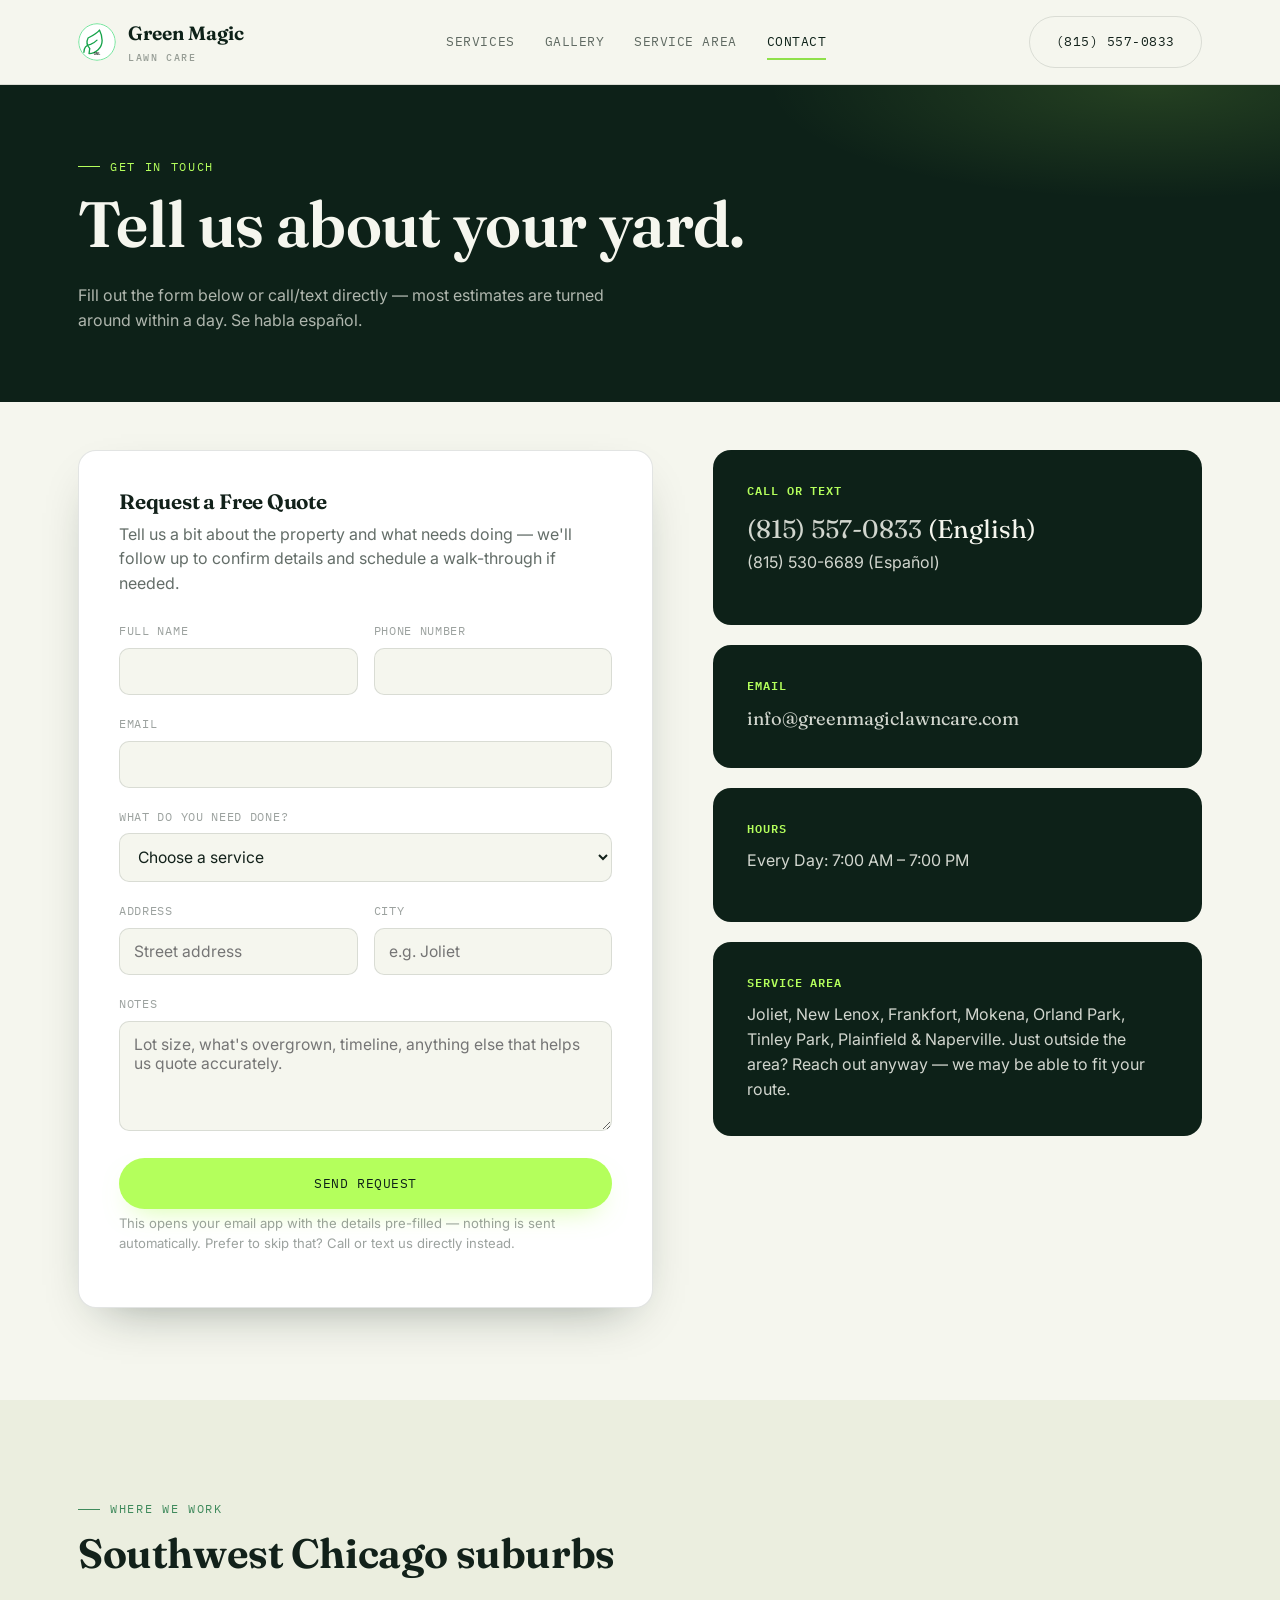
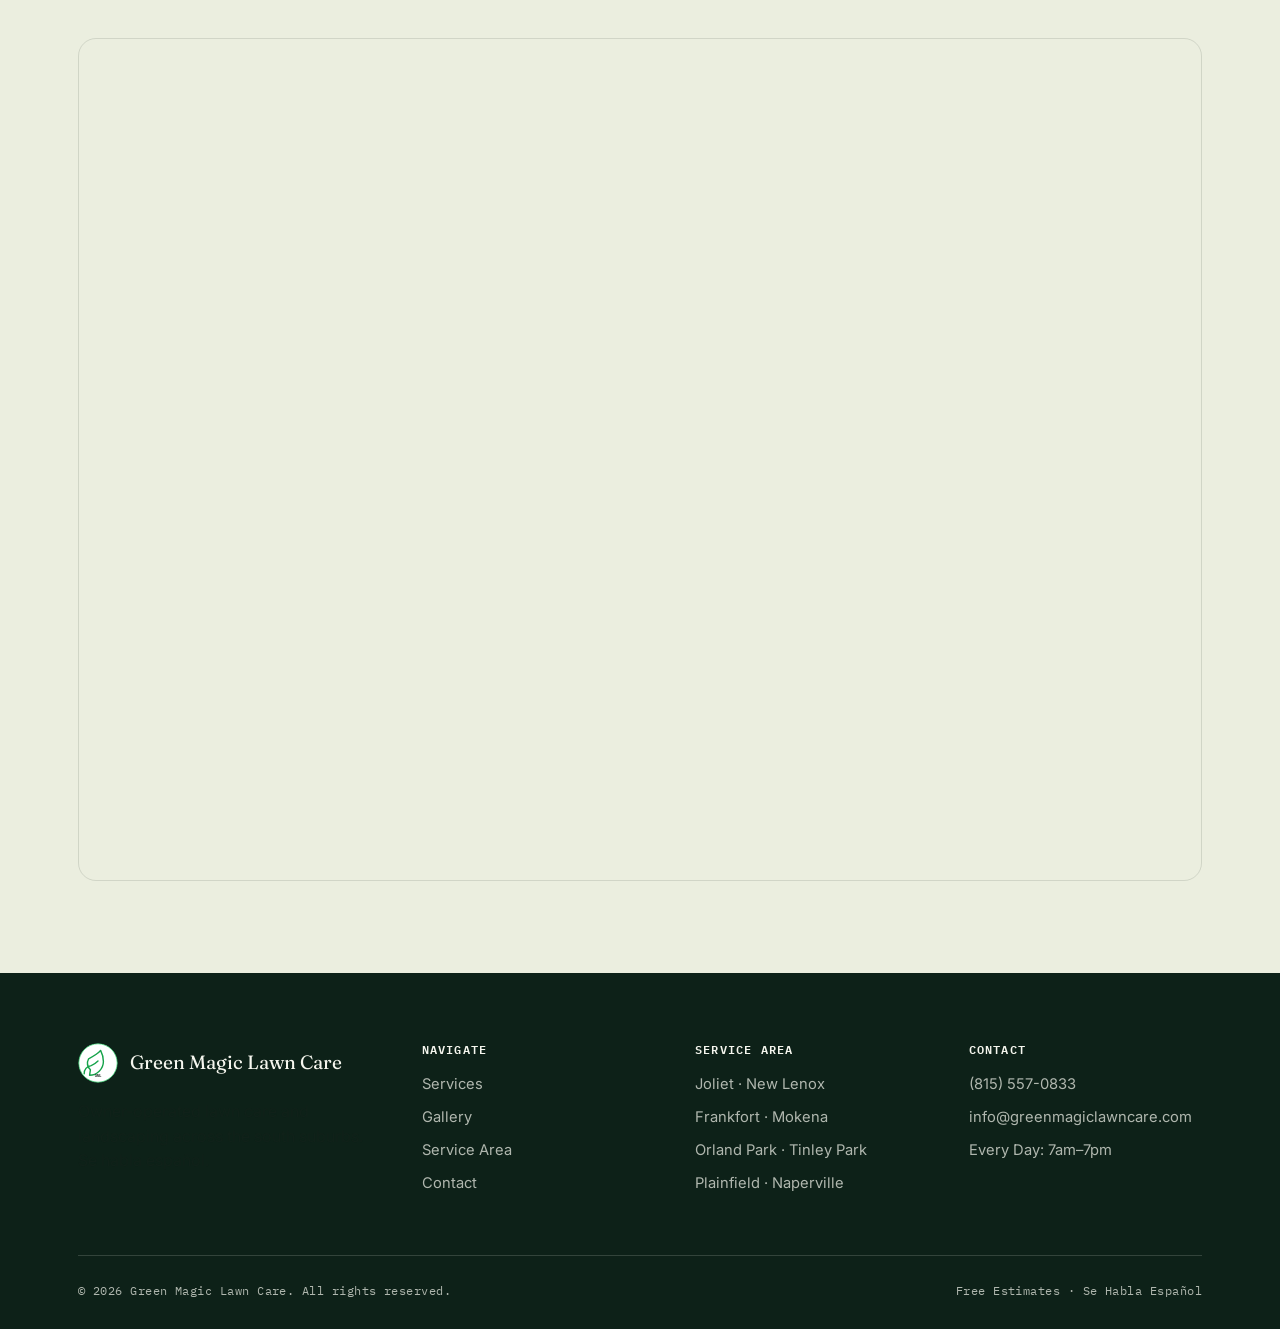
==== contact.html @ 585dcf63 "template w client info commit" ====
<!DOCTYPE html>
<html lang="en">
<head>
<meta charset="UTF-8">
<meta name="viewport" content="width=device-width, initial-scale=1.0">
<title>Contact — Green Magic Lawn Care</title>
<meta name="description" content="Request a free landscaping estimate from Green Magic Lawn Care, serving Joliet, New Lenox, Frankfort, Mokena, Orland Park, Tinley Park, Plainfield and Naperville. Se habla español.">
<link rel="icon" href="photos/logo-placeholder.svg">
<link rel="preconnect" href="https://fonts.googleapis.com">
<link href="https://fonts.googleapis.com/css2?family=Fraunces:opsz,wght@9..144,500;9..144,600;9..144,650&family=Inter:wght@400;500;600&family=IBM+Plex+Mono:wght@500;600&display=swap" rel="stylesheet">
<link rel="stylesheet" href="css/style.css">
</head>
<body>

<header class="site-header">
  <nav class="nav">
    <a href="index.html" class="brand">
      <img src="photos/logo-placeholder.svg" alt="Green Magic Lawn Care logo">
      <span>Green Magic<span class="sub">Lawn Care</span></span>
    </a>
    <div class="nav-links">
      <a href="index.html#services">Services</a>
      <a href="gallery.html">Gallery</a>
      <a href="index.html#areas">Service Area</a>
      <a href="contact.html" class="active">Contact</a>
    </div>
    <div class="nav-cta">
      <a href="tel:+18155570833" class="btn btn-outline-dark">(815) 557-0833</a>
      <button class="nav-toggle" aria-label="Toggle menu">☰</button>
    </div>
  </nav>
</header>

<section class="page-hero">
  <div class="wrap">
    <div class="eyebrow">Get In Touch</div>
    <h1>Tell us about your yard.</h1>
    <p>Fill out the form below or call/text directly — most estimates are turned around within a day. Se habla español.</p>
  </div>
</section>

<section class="section-tight">
  <div class="wrap contact-grid">

    <div class="form-card">
      <h3>Request a Free Quote</h3>
      <p style="margin-bottom:26px;">Tell us a bit about the property and what needs doing — we'll follow up to confirm details and schedule a walk-through if needed.</p>

      <form id="contact-form">
        <div class="field-row">
          <div class="field">
            <label for="name">Full Name</label>
            <input id="name" name="name" type="text" required>
          </div>
          <div class="field">
            <label for="phone">Phone Number</label>
            <input id="phone" name="phone" type="tel" required>
          </div>
        </div>

        <div class="field">
          <label for="email">Email</label>
          <input id="email" name="email" type="email" required>
        </div>

        <div class="field">
          <label for="service">What do you need done?</label>
          <select id="service" name="service" required>
            <option value="">Choose a service</option>
            <option>Lawn Care &amp; Mowing</option>
            <option>Bush &amp; Tree Trimming</option>
            <option>Yard Cleanup</option>
            <option>Mulch &amp; Bed Care</option>
            <option>Drainage / French Drain</option>
            <option>Pressure Washing</option>
            <option>Storm / Fallen Tree Cleanup</option>
            <option>Not Sure — Need Advice</option>
          </select>
        </div>

        <div class="field-row">
          <div class="field">
            <label for="address">Address</label>
            <input id="address" name="address" type="text" placeholder="Street address">
          </div>
          <div class="field">
            <label for="city">City</label>
            <input id="city" name="city" type="text" placeholder="e.g. Joliet">
          </div>
        </div>

        <div class="field">
          <label for="notes">Notes</label>
          <textarea id="notes" name="notes" placeholder="Lot size, what's overgrown, timeline, anything else that helps us quote accurately."></textarea>
        </div>

        <button type="submit" class="btn btn-primary" style="width:100%; justify-content:center; padding:16px;">Send Request</button>
        <p class="form-note">This opens your email app with the details pre-filled — nothing is sent automatically. Prefer to skip that? Call or text us directly instead.</p>
      </form>
    </div>

    <div class="contact-side">
      <div class="info-card">
        <h4>Call or Text</h4>
        <p class="big"><a href="tel:+18155570833">(815) 557-0833</a> (English)</p>
        <p><a href="tel:+18155306689">(815) 530-6689</a> (Español)</p>
      </div>
      <div class="info-card">
        <h4>Email</h4>
        <p class="big" style="font-size:1.15rem;"><a href="mailto:info@greenmagiclawncare.com">info@greenmagiclawncare.com</a></p>
      </div>
      <div class="info-card">
        <h4>Hours</h4>
        <p>Every Day: 7:00 AM – 7:00 PM</p>
      </div>
      <div class="info-card">
        <h4>Service Area</h4>
        <p style="margin:0;">Joliet, New Lenox, Frankfort, Mokena, Orland Park, Tinley Park, Plainfield &amp; Naperville. Just outside the area? Reach out anyway — we may be able to fit your route.</p>
      </div>
    </div>
  </div>
</section>

<section class="bg-dim">
  <div class="wrap">
    <div class="section-head">
      <div>
        <div class="eyebrow">Where We Work</div>
        <h2>Southwest Chicago suburbs</h2>
      </div>
    </div>
    <div class="map-frame">
      <iframe
        src="https://www.google.com/maps?q=Joliet,%20IL&output=embed"
        loading="lazy"
        referrerpolicy="no-referrer-when-downgrade"
        title="Green Magic Lawn Care service area map">
      </iframe>
    </div>
  </div>
</section>

<footer class="site-footer">
  <div class="wrap">
    <div class="footer-grid">
      <div>
        <div class="footer-brand">
          <img src="photos/logo-placeholder.svg" alt="Green Magic Lawn Care logo">
          <span>Green Magic Lawn Care</span>
        </div>
        <p>Owner-operated lawn care and landscaping across the south suburbs. Se habla español.</p>
      </div>
      <div>
        <h4>Navigate</h4>
        <ul>
          <li><a href="index.html#services">Services</a></li>
          <li><a href="gallery.html">Gallery</a></li>
          <li><a href="index.html#areas">Service Area</a></li>
          <li><a href="contact.html">Contact</a></li>
        </ul>
      </div>
      <div>
        <h4>Service Area</h4>
        <ul>
          <li>Joliet · New Lenox</li>
          <li>Frankfort · Mokena</li>
          <li>Orland Park · Tinley Park</li>
          <li>Plainfield · Naperville</li>
        </ul>
      </div>
      <div>
        <h4>Contact</h4>
        <ul>
          <li><a href="tel:+18155570833">(815) 557-0833</a></li>
          <li><a href="mailto:info@greenmagiclawncare.com">info@greenmagiclawncare.com</a></li>
          <li>Every Day: 7am–7pm</li>
        </ul>
      </div>
    </div>
    <div class="footer-bottom">
      <span>© 2026 Green Magic Lawn Care. All rights reserved.</span>
      <span>Free Estimates · Se Habla Español</span>
    </div>
  </div>
</footer>

<script src="js/main.js"></script>
</body>
</html>
---- css/style.css ----
/* ============================================================
   GREEN MAGIC LAWN CARE — design tokens
   ============================================================ */
:root {
  --forest: #16342A;
  --forest-deep: #0D2118;
  --moss: #3F8A5C;
  --sprout: #B4FF5C;
  --sprout-dim: #8FE04A;
  --clay: #8A5232;
  --paper: #F5F6EE;
  --paper-dim: #EBEEDF;
  --ink: #12211A;
  --ink-soft: rgba(18, 33, 26, 0.66);
  --ink-faint: rgba(18, 33, 26, 0.42);
  --line: rgba(18, 33, 26, 0.12);
  --line-on-dark: rgba(245, 246, 238, 0.16);

  --display: "Fraunces", "Iowan Old Style", Georgia, serif;
  --body: "Inter", -apple-system, BlinkMacSystemFont, "Segoe UI", sans-serif;
  --mono: "IBM Plex Mono", ui-monospace, SFMono-Regular, Menlo, monospace;

  --radius: 18px;
  --radius-sm: 10px;
  --container: 1180px;
  --shadow-soft: 0 20px 50px -25px rgba(13, 33, 24, 0.45);
}

* { box-sizing: border-box; }
html { scroll-behavior: smooth; }

body {
  margin: 0;
  background: var(--paper);
  color: var(--ink);
  font-family: var(--body);
  font-size: 16px;
  line-height: 1.55;
  -webkit-font-smoothing: antialiased;
}

img { max-width: 100%; display: block; }
a { color: inherit; text-decoration: none; }

.wrap {
  max-width: var(--container);
  margin: 0 auto;
  padding: 0 28px;
}

h1, h2, h3, h4 {
  font-family: var(--display);
  font-weight: 650;
  line-height: 1.05;
  margin: 0 0 0.4em;
  letter-spacing: -0.01em;
}

h1 { font-size: clamp(2.6rem, 5vw, 4.4rem); font-weight: 620; }
h2 { font-size: clamp(1.9rem, 3.2vw, 2.7rem); }
h3 { font-size: 1.3rem; }

p { margin: 0 0 1em; color: var(--ink-soft); }

.eyebrow {
  font-family: var(--mono);
  font-size: 0.74rem;
  letter-spacing: 0.14em;
  text-transform: uppercase;
  color: var(--moss);
  display: inline-flex;
  align-items: center;
  gap: 10px;
  margin-bottom: 14px;
}
.eyebrow::before {
  content: "";
  width: 22px;
  height: 1px;
  background: var(--moss);
}

:focus-visible {
  outline: 3px solid var(--sprout);
  outline-offset: 3px;
}

@media (prefers-reduced-motion: reduce) {
  * { animation-duration: 0.01ms !important; animation-iteration-count: 1 !important; transition-duration: 0.01ms !important; scroll-behavior: auto !important; }
}

/* ============================================================
   BUTTONS
   ============================================================ */
.btn {
  display: inline-flex;
  align-items: center;
  gap: 10px;
  font-family: var(--mono);
  font-size: 0.82rem;
  letter-spacing: 0.04em;
  text-transform: uppercase;
  padding: 15px 26px;
  border-radius: 100px;
  border: 1px solid transparent;
  cursor: pointer;
  transition: transform 0.2s ease, box-shadow 0.2s ease, background 0.2s ease;
  white-space: nowrap;
}
.btn:hover { transform: translateY(-2px); }

.btn-primary {
  background: var(--sprout);
  color: var(--forest-deep);
  box-shadow: 0 12px 28px -14px rgba(180, 255, 92, 0.7);
}
.btn-primary:hover { background: #c4ff7a; }

.btn-ghost {
  background: transparent;
  border-color: var(--line-on-dark);
  color: inherit;
}
.btn-ghost:hover { border-color: var(--sprout); color: var(--sprout); }

.btn-outline-dark {
  background: transparent;
  border-color: var(--line);
  color: var(--ink);
}
.btn-outline-dark:hover { border-color: var(--forest); background: var(--forest); color: var(--paper); }

/* ============================================================
   NAV
   ============================================================ */
.site-header {
  position: sticky;
  top: 0;
  z-index: 50;
  background: rgba(245, 246, 238, 0.86);
  backdrop-filter: blur(10px);
  border-bottom: 1px solid var(--line);
}
.nav {
  display: flex;
  align-items: center;
  justify-content: space-between;
  padding: 16px 28px;
  max-width: var(--container);
  margin: 0 auto;
}
.brand {
  display: flex;
  align-items: center;
  gap: 12px;
  font-family: var(--display);
  font-size: 1.2rem;
  font-weight: 650;
  color: var(--forest-deep);
}
.brand img { width: 38px; height: 38px; border-radius: 50%; }
.brand .sub {
  display: block;
  font-family: var(--mono);
  font-size: 0.62rem;
  letter-spacing: 0.16em;
  text-transform: uppercase;
  color: var(--ink-faint);
  font-weight: 500;
  margin-top: 2px;
}
.nav-links {
  display: flex;
  align-items: center;
  gap: 30px;
  font-family: var(--mono);
  font-size: 0.82rem;
  text-transform: uppercase;
  letter-spacing: 0.04em;
}
.nav-links a { color: var(--ink-soft); position: relative; padding: 4px 0; }
.nav-links a:hover, .nav-links a.active { color: var(--forest-deep); }
.nav-links a.active::after {
  content: "";
  position: absolute;
  left: 0; right: 0; bottom: -4px;
  height: 2px;
  background: var(--sprout-dim);
}
.nav-cta { display: flex; align-items: center; gap: 16px; }
.nav-phone { display: none; }
.nav-toggle { display: none; }

@media (max-width: 860px) {
  .nav-links { display: none; }
  .nav-toggle {
    display: inline-flex; align-items: center; justify-content: center;
    width: 42px; height: 42px; border-radius: 50%; border: 1px solid var(--line);
    background: none; cursor: pointer;
  }
  .nav-links.open {
    display: flex; flex-direction: column; align-items: flex-start; gap: 18px;
    position: absolute; top: 68px; left: 0; right: 0;
    background: var(--paper); padding: 24px 28px 30px; border-bottom: 1px solid var(--line);
  }
}

/* ============================================================
   HERO
   ============================================================ */
.hero {
  background: var(--forest-deep);
  color: var(--paper);
  position: relative;
  overflow: hidden;
  padding: 70px 0 0;
}
.hero::before {
  content: "";
  position: absolute; inset: 0;
  background:
    radial-gradient(60% 50% at 85% 10%, rgba(180,255,92,0.14), transparent 60%),
    radial-gradient(50% 40% at 5% 90%, rgba(63,138,92,0.35), transparent 60%);
  pointer-events: none;
}
.hero-grid {
  position: relative;
  display: grid;
  grid-template-columns: 1.05fr 0.95fr;
  gap: 56px;
  align-items: center;
  padding-bottom: 60px;
}
.hero-copy p.lede {
  color: rgba(245,246,238,0.72);
  font-size: 1.08rem;
  max-width: 46ch;
}
.hero h1 { color: var(--paper); }
.hero h1 em {
  font-style: normal;
  color: var(--sprout);
}
.hero-actions { display: flex; gap: 14px; flex-wrap: wrap; margin: 30px 0 40px; }

.hero-stats {
  display: flex;
  gap: 34px;
  flex-wrap: wrap;
  border-top: 1px solid var(--line-on-dark);
  padding-top: 22px;
}
.hero-stats .stat b {
  display: block;
  font-family: var(--display);
  font-size: 1.9rem;
  color: var(--sprout);
}
.hero-stats .stat span {
  font-family: var(--mono);
  font-size: 0.68rem;
  letter-spacing: 0.1em;
  text-transform: uppercase;
  color: rgba(245,246,238,0.6);
}

/* ---- before/after slider (signature element) ---- */
.ba-slider {
  position: relative;
  aspect-ratio: 4 / 3;
  border-radius: var(--radius);
  overflow: hidden;
  box-shadow: var(--shadow-soft);
  user-select: none;
  touch-action: pan-y;
}
.ba-slider .ba-img {
  position: absolute; inset: 0; width: 100%; height: 100%;
  object-fit: cover;
}
.ba-slider .ba-before-wrap {
  position: absolute; inset: 0; width: 50%; overflow: hidden;
}
.ba-slider .ba-before-wrap img { width: var(--ba-img-w, 100%); max-width: none; height: 100%; object-fit: cover; }
.ba-tag {
  position: absolute; top: 16px; z-index: 3;
  font-family: var(--mono); font-size: 0.66rem; letter-spacing: 0.1em; text-transform: uppercase;
  padding: 6px 12px; border-radius: 100px; background: rgba(13,33,24,0.65); color: var(--paper);
  backdrop-filter: blur(4px);
}
.ba-tag.after { right: 16px; }
.ba-tag.before { left: 16px; }
.ba-handle {
  position: absolute; top: 0; bottom: 0; left: 50%;
  width: 2px; background: var(--sprout);
  transform: translateX(-1px);
  z-index: 4; pointer-events: none;
}
.ba-handle::after {
  content: "⇔";
  position: absolute; top: 50%; left: 50%;
  transform: translate(-50%, -50%);
  width: 44px; height: 44px; border-radius: 50%;
  background: var(--sprout); color: var(--forest-deep);
  display: flex; align-items: center; justify-content: center;
  font-size: 1.1rem; box-shadow: 0 8px 18px -6px rgba(0,0,0,0.5);
}
.ba-range {
  position: absolute; inset: 0; width: 100%; height: 100%;
  margin: 0; opacity: 0; cursor: ew-resize; z-index: 5;
  -webkit-appearance: none; appearance: none;
}
.ba-caption {
  position: absolute; left: 16px; bottom: 16px; z-index: 3;
  font-family: var(--mono); font-size: 0.72rem; letter-spacing: 0.04em;
  color: var(--paper); background: rgba(13,33,24,0.55); padding: 6px 12px; border-radius: 100px;
  backdrop-filter: blur(4px);
}

/* ---- service area ticker ---- */
.ticker {
  background: var(--sprout);
  color: var(--forest-deep);
  overflow: hidden;
  border-top: 1px solid var(--forest-deep);
  border-bottom: 1px solid var(--forest-deep);
}
.ticker-track {
  display: flex;
  width: max-content;
  animation: ticker 32s linear infinite;
}
.ticker-track span {
  font-family: var(--mono);
  font-size: 0.85rem;
  letter-spacing: 0.08em;
  text-transform: uppercase;
  padding: 12px 26px;
  white-space: nowrap;
  border-right: 1px solid rgba(13,33,24,0.25);
}
@keyframes ticker {
  from { transform: translateX(0); }
  to { transform: translateX(-50%); }
}

/* ============================================================
   SECTIONS
   ============================================================ */
section { padding: 92px 0; }
.section-head {
  display: flex;
  justify-content: space-between;
  align-items: flex-end;
  gap: 30px;
  margin-bottom: 46px;
}
.section-head p { max-width: 46ch; margin: 0; }
.section-tight { padding-top: 48px; }

.bg-forest { background: var(--forest-deep); color: var(--paper); }
.bg-forest p { color: rgba(245,246,238,0.68); }
.bg-forest .eyebrow { color: var(--sprout); }
.bg-forest .eyebrow::before { background: var(--sprout); }
.bg-dim { background: var(--paper-dim); }

/* services */
.services-grid {
  display: grid;
  grid-template-columns: repeat(3, 1fr);
  gap: 1px;
  background: var(--line);
  border: 1px solid var(--line);
  border-radius: var(--radius);
  overflow: hidden;
}
.service-card {
  background: var(--paper);
  padding: 34px 30px;
  transition: background 0.25s ease;
  position: relative;
}
.service-card:hover { background: #fff; }
.service-card .num {
  font-family: var(--mono);
  font-size: 0.72rem;
  color: var(--moss);
  letter-spacing: 0.08em;
  margin-bottom: 18px;
  display: block;
}
.service-card h3 { margin-bottom: 10px; }
.service-card ul {
  list-style: none; padding: 0; margin: 16px 0 0;
  font-size: 0.9rem; color: var(--ink-soft);
}
.service-card li { padding: 6px 0; border-top: 1px dashed var(--line); }
.service-card li:first-child { border-top: none; }

@media (max-width: 900px) {
  .services-grid { grid-template-columns: 1fr; }
}

/* about split */
.about-grid {
  display: grid;
  grid-template-columns: 0.9fr 1.1fr;
  gap: 60px;
  align-items: center;
}
.about-media { position: relative; }
.about-media img {
  border-radius: var(--radius);
  aspect-ratio: 4/5;
  object-fit: cover;
}
.about-badge {
  position: absolute; left: -24px; bottom: -24px;
  background: var(--forest-deep); color: var(--sprout);
  border-radius: 50%; width: 130px; height: 130px;
  display: flex; align-items: center; justify-content: center;
  text-align: center; font-family: var(--mono); font-size: 0.72rem;
  letter-spacing: 0.05em; line-height: 1.35; padding: 10px;
  box-shadow: var(--shadow-soft);
}
.about-badge b { display: block; font-family: var(--display); font-size: 1.7rem; color: var(--paper); }
.lang-note {
  display: inline-flex; align-items: center; gap: 8px;
  font-family: var(--mono); font-size: 0.78rem; letter-spacing: 0.04em;
  color: var(--forest); background: rgba(63,138,92,0.12);
  padding: 8px 14px; border-radius: 100px; margin-top: 6px;
}

@media (max-width: 900px) {
  .about-grid { grid-template-columns: 1fr; }
  .about-badge { position: static; margin-top: -60px; margin-left: 20px; }
}

/* gallery preview grid */
.gallery-grid {
  display: grid;
  grid-template-columns: repeat(4, 1fr);
  grid-auto-rows: 200px;
  gap: 12px;
}
.gallery-grid a {
  position: relative;
  border-radius: var(--radius-sm);
  overflow: hidden;
  display: block;
}
.gallery-grid img {
  width: 100%; height: 100%; object-fit: cover;
  transition: transform 0.5s ease;
}
.gallery-grid a:hover img { transform: scale(1.06); }
.gallery-grid a::after {
  content: "";
  position: absolute; inset: 0;
  background: linear-gradient(0deg, rgba(13,33,24,0.55), transparent 45%);
  opacity: 0; transition: opacity 0.25s ease;
}
.gallery-grid a:hover::after { opacity: 1; }
.gallery-grid a span {
  position: absolute; left: 12px; bottom: 10px; z-index: 2;
  color: #fff; font-family: var(--mono); font-size: 0.72rem;
  letter-spacing: 0.04em; opacity: 0; transform: translateY(6px);
  transition: all 0.25s ease;
}
.gallery-grid a:hover span { opacity: 1; transform: translateY(0); }
.gallery-grid .tall { grid-row: span 2; }
.gallery-grid .wide { grid-column: span 2; }

@media (max-width: 900px) {
  .gallery-grid { grid-template-columns: repeat(2, 1fr); grid-auto-rows: 160px; }
  .gallery-grid .wide { grid-column: span 2; }
}

/* areas list */
.areas-list {
  display: grid;
  grid-template-columns: repeat(4, 1fr);
  gap: 14px 24px;
  margin-top: 30px;
}
.areas-list div {
  font-family: var(--display);
  font-size: 1.15rem;
  padding: 14px 0;
  border-top: 1px solid var(--line-on-dark);
  display: flex; align-items: center; gap: 10px;
}
.areas-list div::before { content: "—"; color: var(--sprout); }
@media (max-width: 700px) { .areas-list { grid-template-columns: repeat(2, 1fr); } }

/* video */
.video-frame {
  border-radius: var(--radius);
  overflow: hidden;
  box-shadow: var(--shadow-soft);
  position: relative;
  aspect-ratio: 16/9;
  background: var(--forest-deep);
}
.video-frame video { width: 100%; height: 100%; object-fit: cover; }

/* CTA band */
.cta-band {
  background: var(--sprout);
  color: var(--forest-deep);
  border-radius: var(--radius);
  padding: 56px;
  display: flex;
  justify-content: space-between;
  align-items: center;
  gap: 30px;
  flex-wrap: wrap;
}
.cta-band h2 { margin-bottom: 6px; }
.cta-band p { color: rgba(13,33,24,0.7); margin: 0; }

/* footer */
.site-footer {
  background: var(--forest-deep);
  color: rgba(245,246,238,0.7);
  padding: 70px 0 30px;
}
.footer-grid {
  display: grid;
  grid-template-columns: 1.3fr 1fr 1fr 1fr;
  gap: 40px;
  padding-bottom: 50px;
  border-bottom: 1px solid var(--line-on-dark);
}
.footer-grid h4 {
  color: var(--paper); font-family: var(--mono); font-size: 0.75rem;
  letter-spacing: 0.1em; text-transform: uppercase; margin-bottom: 18px; font-weight: 600;
}
.footer-grid ul { list-style: none; padding: 0; margin: 0; }
.footer-grid li { margin-bottom: 10px; font-size: 0.92rem; }
.footer-grid a:hover { color: var(--sprout); }
.footer-brand { display: flex; align-items: center; gap: 12px; margin-bottom: 16px; }
.footer-brand img { width: 40px; height: 40px; border-radius: 50%; }
.footer-brand span { font-family: var(--display); font-size: 1.2rem; color: var(--paper); }
.footer-bottom {
  display: flex; justify-content: space-between; flex-wrap: wrap; gap: 10px;
  padding-top: 26px; font-family: var(--mono); font-size: 0.72rem; letter-spacing: 0.04em;
}

@media (max-width: 900px) {
  .footer-grid { grid-template-columns: 1fr 1fr; }
}

/* ============================================================
   PAGE HERO (interior pages)
   ============================================================ */
.page-hero {
  background: var(--forest-deep);
  color: var(--paper);
  padding: 64px 0 54px;
  position: relative;
  overflow: hidden;
}
.page-hero::before {
  content: "";
  position: absolute; inset: 0;
  background: radial-gradient(50% 60% at 90% 0%, rgba(180,255,92,0.14), transparent 60%);
}
.page-hero .eyebrow { color: var(--sprout); }
.page-hero .eyebrow::before { background: var(--sprout); }
.page-hero h1 { color: var(--paper); max-width: 20ch; }
.page-hero p { color: rgba(245,246,238,0.7); max-width: 55ch; }

/* ============================================================
   GALLERY PAGE
   ============================================================ */
.filter-bar {
  display: flex; flex-wrap: wrap; gap: 10px;
  margin-bottom: 40px;
}
.filter-bar button {
  font-family: var(--mono); font-size: 0.76rem; letter-spacing: 0.05em; text-transform: uppercase;
  padding: 10px 18px; border-radius: 100px; border: 1px solid var(--line);
  background: transparent; cursor: pointer; color: var(--ink-soft);
  transition: all 0.2s ease;
}
.filter-bar button.active, .filter-bar button:hover {
  background: var(--forest-deep); color: var(--sprout); border-color: var(--forest-deep);
}

.ba-grid {
  display: grid;
  grid-template-columns: repeat(2, 1fr);
  gap: 26px;
  margin-bottom: 20px;
}
.ba-card figcaption {
  margin-top: 12px;
  display: flex; justify-content: space-between; align-items: baseline;
  font-family: var(--mono); font-size: 0.76rem; color: var(--ink-faint);
}
.ba-card figcaption b { font-family: var(--body); font-size: 0.95rem; color: var(--ink); font-weight: 600; }

@media (max-width: 800px) { .ba-grid { grid-template-columns: 1fr; } }

.mosaic {
  columns: 4 240px;
  column-gap: 14px;
}
.mosaic figure {
  break-inside: avoid;
  margin: 0 0 14px;
  border-radius: var(--radius-sm);
  overflow: hidden;
  cursor: zoom-in;
  position: relative;
}
.mosaic figure img { width: 100%; display: block; transition: transform .4s ease; }
.mosaic figure:hover img { transform: scale(1.04); }
.mosaic figcaption {
  position: absolute; left: 10px; bottom: 10px; z-index: 2;
  font-family: var(--mono); font-size: 0.68rem; color: #fff;
  background: rgba(13,33,24,0.6); padding: 5px 10px; border-radius: 100px;
  opacity: 0; transition: opacity .2s ease;
}
.mosaic figure:hover figcaption { opacity: 1; }

/* lightbox */
.lightbox {
  position: fixed; inset: 0; z-index: 200;
  background: rgba(13,33,24,0.92);
  display: none; align-items: center; justify-content: center;
  padding: 40px;
}
.lightbox.open { display: flex; }
.lightbox img { max-width: 90vw; max-height: 82vh; border-radius: 10px; box-shadow: 0 30px 80px rgba(0,0,0,0.5); }
.lightbox .lb-close {
  position: absolute; top: 26px; right: 30px;
  width: 44px; height: 44px; border-radius: 50%;
  background: var(--sprout); color: var(--forest-deep);
  display: flex; align-items: center; justify-content: center;
  font-size: 1.2rem; border: none; cursor: pointer;
}
.lightbox .lb-cap {
  position: absolute; bottom: 28px; left: 50%; transform: translateX(-50%);
  font-family: var(--mono); font-size: 0.8rem; color: var(--paper);
}

/* ============================================================
   CONTACT PAGE
   ============================================================ */
.contact-grid {
  display: grid;
  grid-template-columns: 1fr 0.85fr;
  gap: 60px;
  align-items: start;
}
.form-card {
  background: #fff;
  border: 1px solid var(--line);
  border-radius: var(--radius);
  padding: 40px;
  box-shadow: var(--shadow-soft);
}
.field { margin-bottom: 20px; }
.field label {
  display: block; font-family: var(--mono); font-size: 0.72rem;
  letter-spacing: 0.06em; text-transform: uppercase; color: var(--ink-faint);
  margin-bottom: 8px;
}
.field input, .field select, .field textarea {
  width: 100%; padding: 13px 14px; border-radius: var(--radius-sm);
  border: 1px solid var(--line); background: var(--paper);
  font-family: var(--body); font-size: 0.98rem; color: var(--ink);
}
.field input:focus, .field select:focus, .field textarea:focus {
  outline: none; border-color: var(--moss); background: #fff;
}
.field-row { display: grid; grid-template-columns: 1fr 1fr; gap: 16px; }
.field textarea { resize: vertical; min-height: 110px; }
.form-note { font-size: 0.82rem; color: var(--ink-faint); margin-top: 4px; }

.contact-side .info-card {
  background: var(--forest-deep); color: var(--paper);
  border-radius: var(--radius); padding: 34px; margin-bottom: 20px;
}
.contact-side .info-card h4 {
  font-family: var(--mono); font-size: 0.72rem; letter-spacing: 0.08em; text-transform: uppercase;
  color: var(--sprout); margin-bottom: 14px; font-weight: 600;
}
.contact-side .info-card p, .contact-side .info-card a { color: rgba(245,246,238,0.85); }
.contact-side .info-card .big { font-family: var(--display); font-size: 1.6rem; color: var(--paper); margin: 0; }

.map-frame {
  border-radius: var(--radius); overflow: hidden; border: 1px solid var(--line);
  aspect-ratio: 4/3;
}
.map-frame iframe { width: 100%; height: 100%; border: 0; }

@media (max-width: 900px) {
  .contact-grid { grid-template-columns: 1fr; }
  .field-row { grid-template-columns: 1fr; }
}

/* misc */
.divider-note {
  font-family: var(--mono); font-size: 0.78rem; color: var(--ink-faint);
  text-align: center; margin-top: 10px;
}
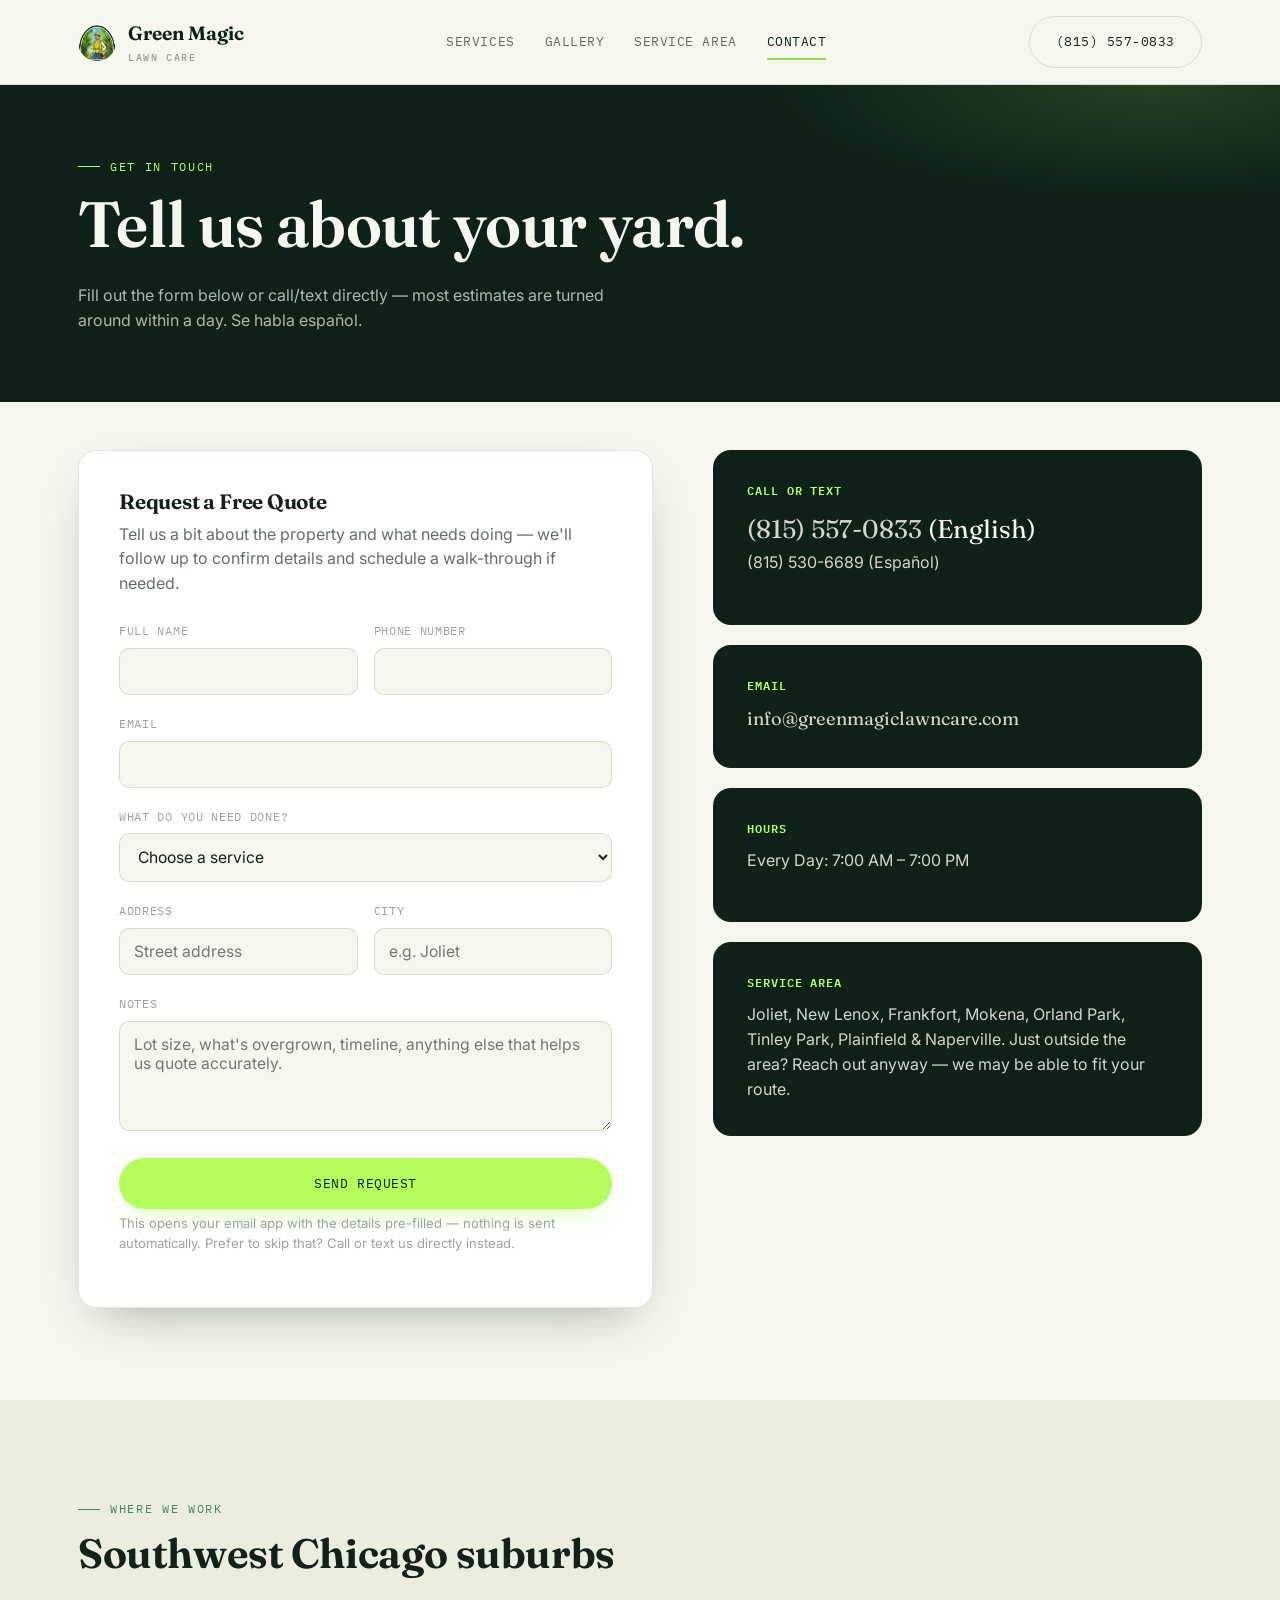
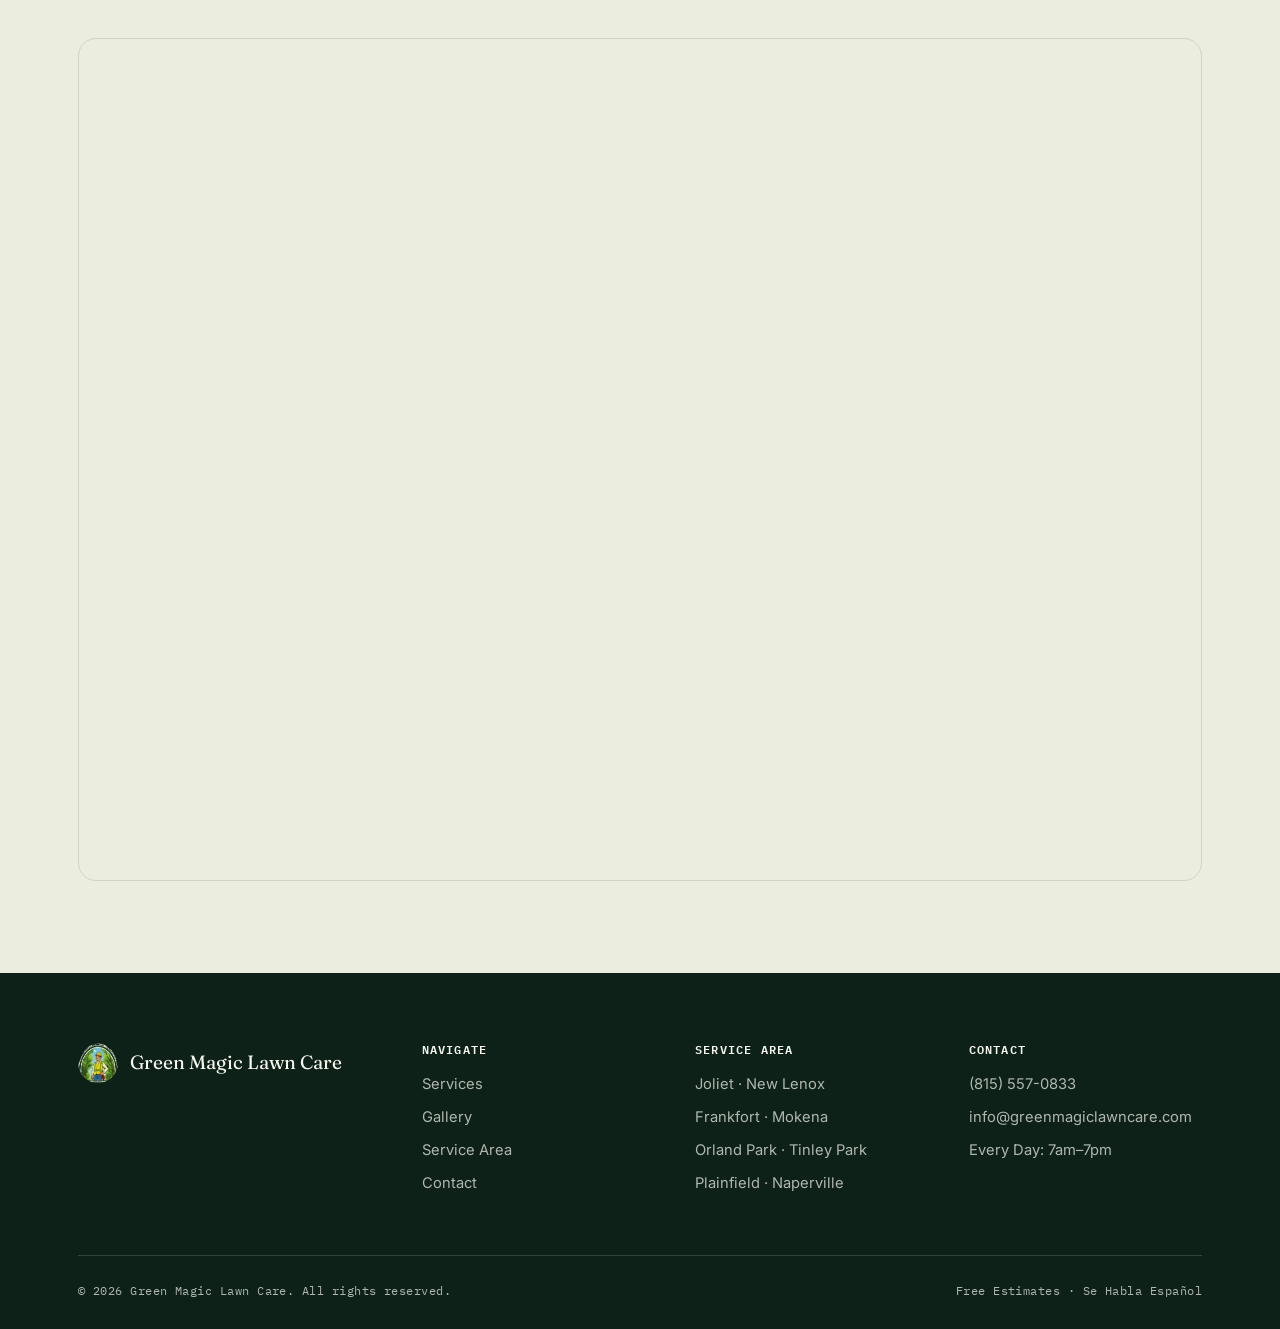
==== commit 80e6423f: "hero redesign." ====
--- a/contact.html
+++ b/contact.html
@@ -5,7 +5,7 @@
 <meta name="viewport" content="width=device-width, initial-scale=1.0">
 <title>Contact — Green Magic Lawn Care</title>
 <meta name="description" content="Request a free landscaping estimate from Green Magic Lawn Care, serving Joliet, New Lenox, Frankfort, Mokena, Orland Park, Tinley Park, Plainfield and Naperville. Se habla español.">
-<link rel="icon" href="photos/logo-placeholder.svg">
+<link rel="icon" href="photos/green_magic_lawn_care_logo_transparent.png">
 <link rel="preconnect" href="https://fonts.googleapis.com">
 <link href="https://fonts.googleapis.com/css2?family=Fraunces:opsz,wght@9..144,500;9..144,600;9..144,650&family=Inter:wght@400;500;600&family=IBM+Plex+Mono:wght@500;600&display=swap" rel="stylesheet">
 <link rel="stylesheet" href="css/style.css">
@@ -15,7 +15,7 @@
 <header class="site-header">
   <nav class="nav">
     <a href="index.html" class="brand">
-      <img src="photos/logo-placeholder.svg" alt="Green Magic Lawn Care logo">
+      <img src="photos/green_magic_lawn_care_logo_transparent.png" alt="Green Magic Lawn Care logo">
       <span>Green Magic<span class="sub">Lawn Care</span></span>
     </a>
     <div class="nav-links">
@@ -145,7 +145,7 @@
     <div class="footer-grid">
       <div>
         <div class="footer-brand">
-          <img src="photos/logo-placeholder.svg" alt="Green Magic Lawn Care logo">
+          <img src="photos/green_magic_lawn_care_logo_transparent.png" alt="Green Magic Lawn Care logo">
           <span>Green Magic Lawn Care</span>
         </div>
         <p>Owner-operated lawn care and landscaping across the south suburbs. Se habla español.</p>
--- a/css/style.css
+++ b/css/style.css
@@ -209,7 +209,9 @@
    HERO
    ============================================================ */
 .hero {
-  background: var(--forest-deep);
+  background: linear-gradient(135deg, rgba(13,33,24,0.88) 0%, rgba(13,33,24,0.75) 100%), url('../photos/bigdrainafter.jpg');
+  background-size: cover;
+  background-position: center;
   color: var(--paper);
   position: relative;
   overflow: hidden;
@@ -218,9 +220,7 @@
 .hero::before {
   content: "";
   position: absolute; inset: 0;
-  background:
-    radial-gradient(60% 50% at 85% 10%, rgba(180,255,92,0.14), transparent 60%),
-    radial-gradient(50% 40% at 5% 90%, rgba(63,138,92,0.35), transparent 60%);
+  background: none;
   pointer-events: none;
 }
 .hero-grid {
@@ -236,6 +236,12 @@
   font-size: 1.08rem;
   max-width: 46ch;
 }
+.hero-copy p.hero-tagline {
+  color: rgba(245,246,238,0.72);
+  font-size: 1rem;
+  max-width: 50ch;
+  margin: 20px 0 30px;
+}
 .hero h1 { color: var(--paper); }
 .hero h1 em {
   font-style: normal;
@@ -247,8 +253,7 @@
   display: flex;
   gap: 34px;
   flex-wrap: wrap;
-  border-top: 1px solid var(--line-on-dark);
-  padding-top: 22px;
+  margin-top: 40px;
 }
 .hero-stats .stat b {
   display: block;
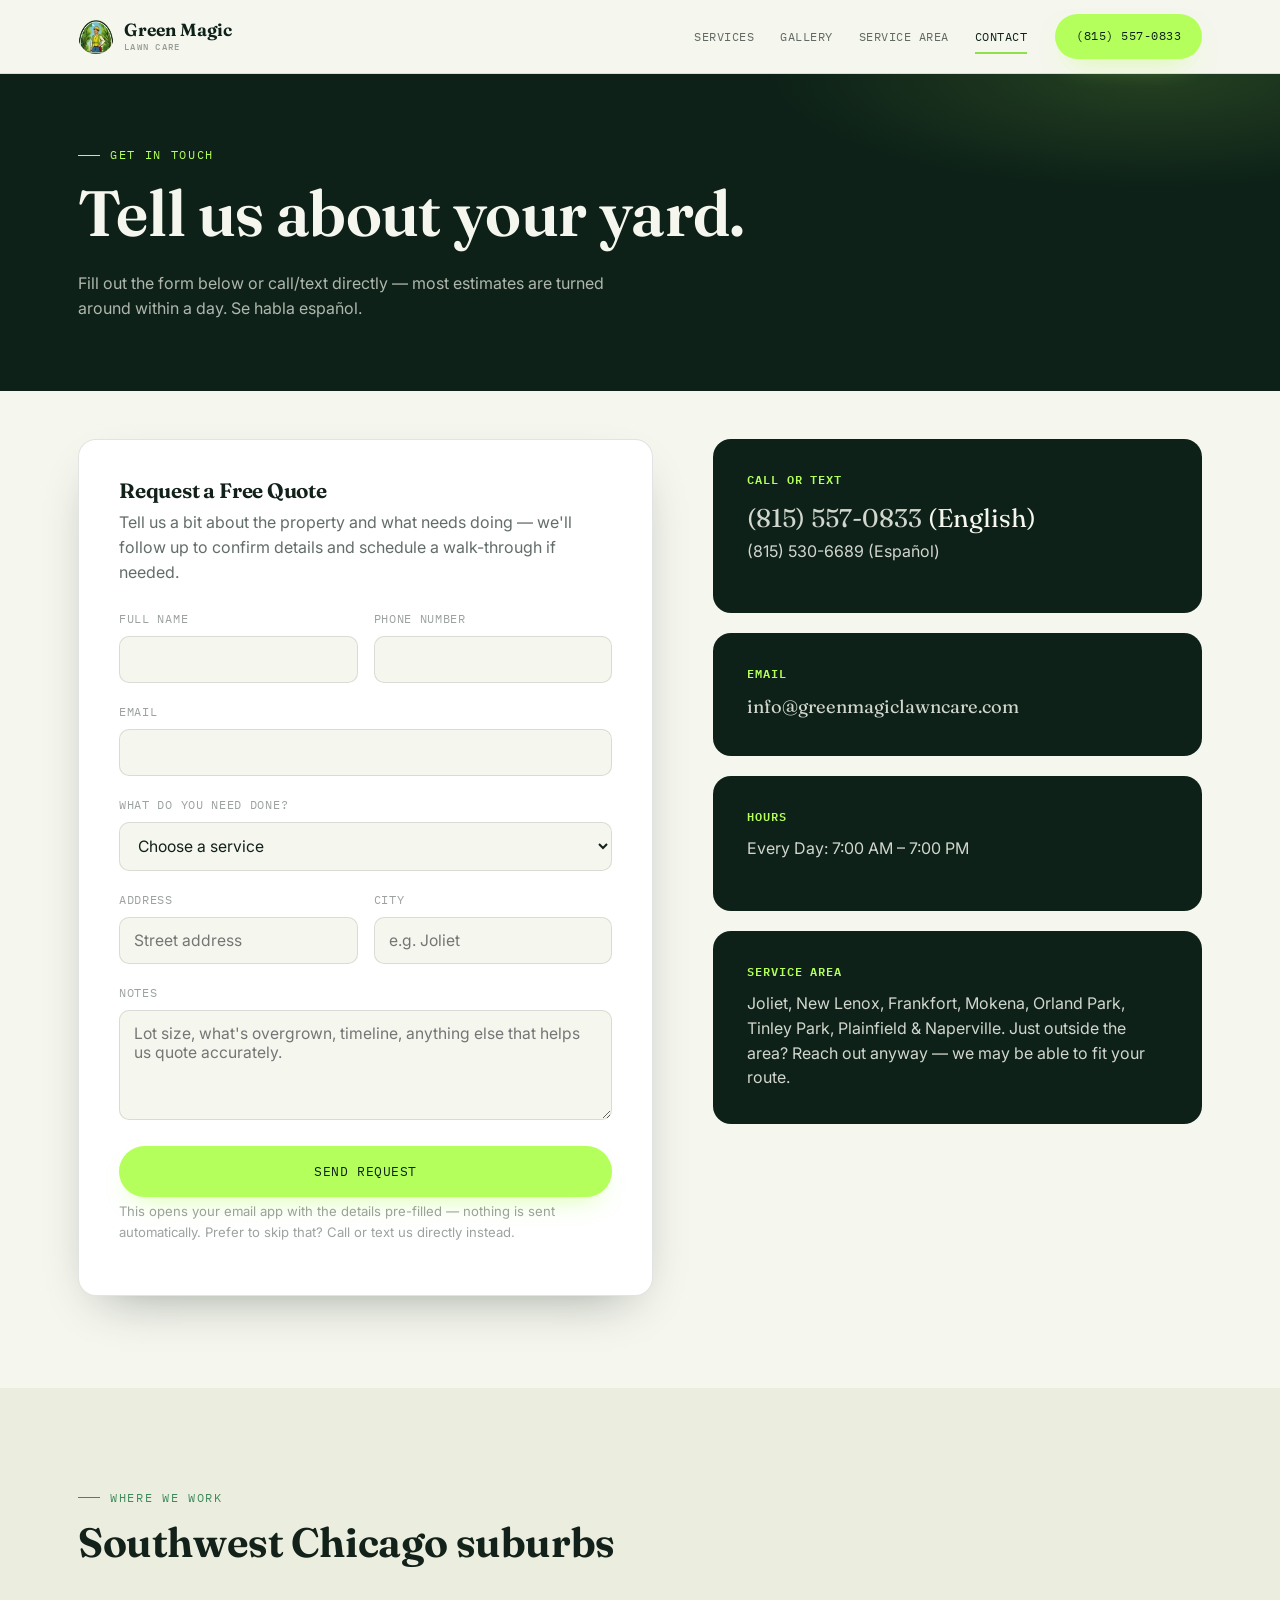
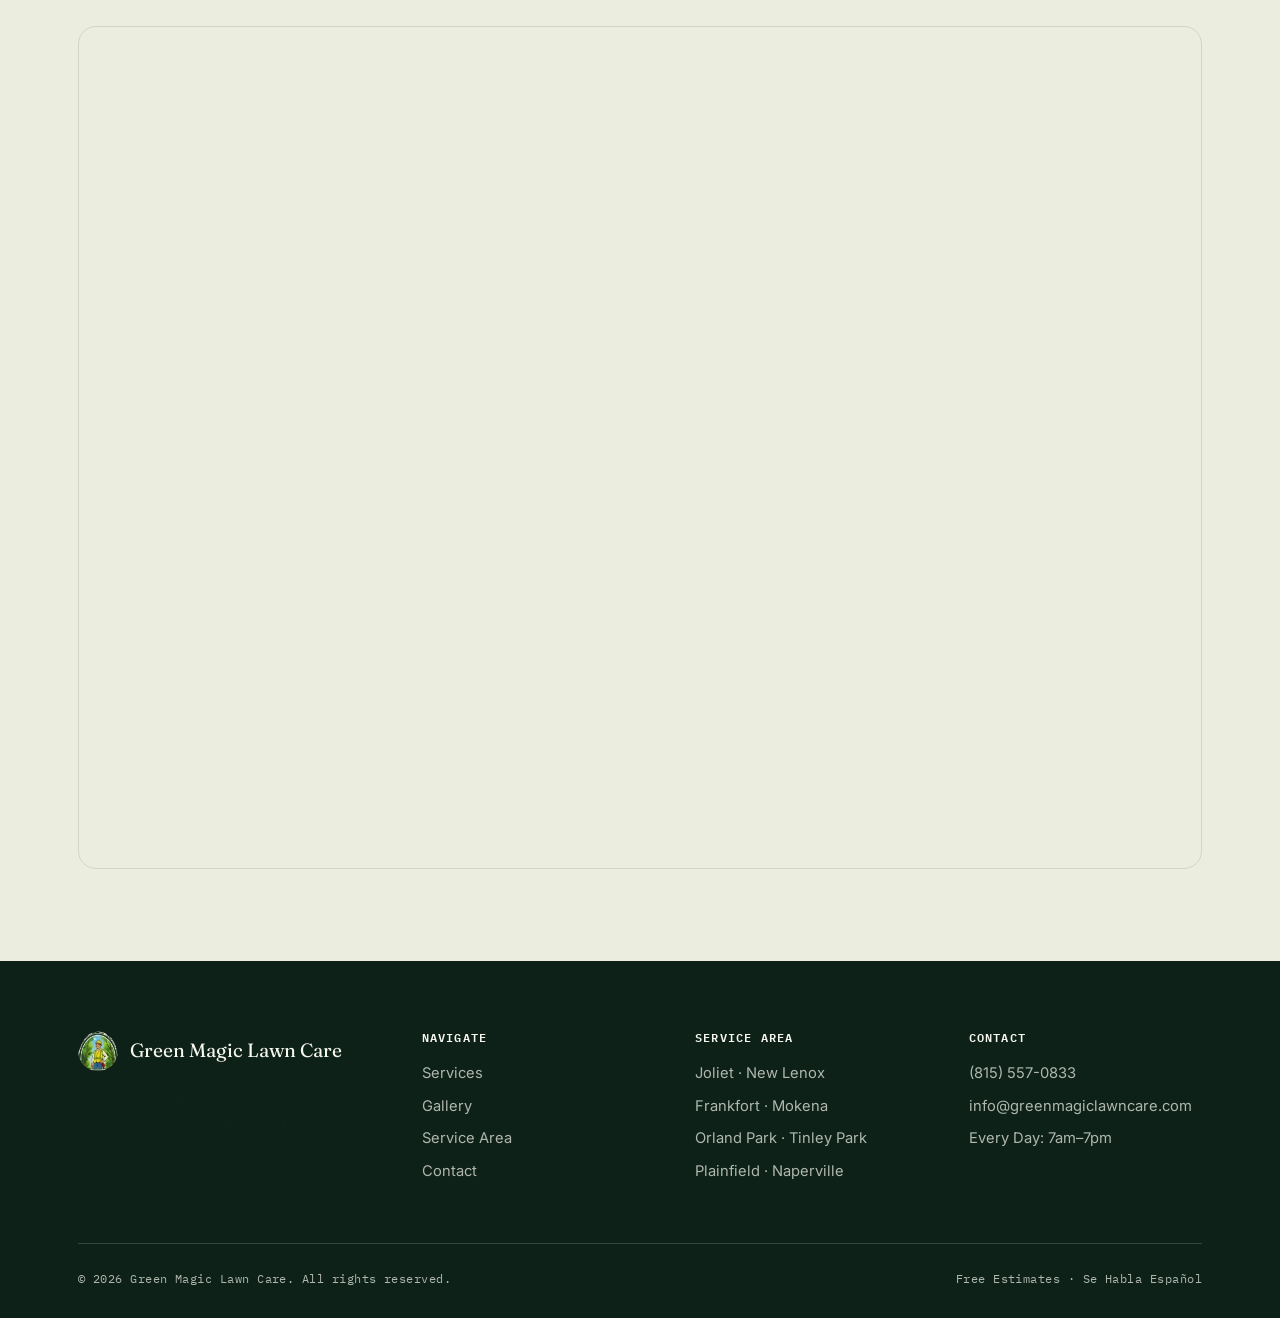
==== commit 5eace09e: "complete overhaul for mobile" ====
--- a/contact.html
+++ b/contact.html
@@ -18,15 +18,17 @@
       <img src="photos/green_magic_lawn_care_logo_transparent.png" alt="Green Magic Lawn Care logo">
       <span>Green Magic<span class="sub">Lawn Care</span></span>
     </a>
-    <div class="nav-links">
-      <a href="index.html#services">Services</a>
-      <a href="gallery.html">Gallery</a>
-      <a href="index.html#areas">Service Area</a>
-      <a href="contact.html" class="active">Contact</a>
-    </div>
-    <div class="nav-cta">
-      <a href="tel:+18155570833" class="btn btn-outline-dark">(815) 557-0833</a>
-      <button class="nav-toggle" aria-label="Toggle menu">☰</button>
+    <button class="nav-toggle" type="button" aria-label="Open menu" aria-expanded="false" aria-controls="nav-menu">
+      <span class="nav-toggle-bars" aria-hidden="true"></span>
+    </button>
+    <div class="nav-menu" id="nav-menu">
+      <div class="nav-links">
+        <a href="index.html#services">Services</a>
+        <a href="gallery.html">Gallery</a>
+        <a href="index.html#areas">Service Area</a>
+        <a href="contact.html" class="active">Contact</a>
+      </div>
+      <a href="tel:+18155570833" class="btn btn-primary nav-menu-cta">(815) 557-0833</a>
     </div>
   </nav>
 </header>
--- a/css/style.css
+++ b/css/style.css
@@ -137,7 +137,7 @@
   position: sticky;
   top: 0;
   z-index: 50;
-  background: rgba(245, 246, 238, 0.86);
+  background: rgba(245, 246, 238, 0.92);
   backdrop-filter: blur(10px);
   border-bottom: 1px solid var(--line);
 }
@@ -145,36 +145,47 @@
   display: flex;
   align-items: center;
   justify-content: space-between;
-  padding: 16px 28px;
+  gap: 20px;
+  padding: 14px 28px;
   max-width: var(--container);
   margin: 0 auto;
+  position: relative;
 }
 .brand {
   display: flex;
   align-items: center;
-  gap: 12px;
+  gap: 10px;
   font-family: var(--display);
-  font-size: 1.2rem;
+  font-size: 1.1rem;
   font-weight: 650;
   color: var(--forest-deep);
-}
-.brand img { width: 38px; height: 38px; border-radius: 50%; }
+  min-width: 0;
+  flex-shrink: 1;
+}
+.brand img { width: 36px; height: 36px; border-radius: 50%; flex-shrink: 0; }
+.brand > span { min-width: 0; line-height: 1.15; }
 .brand .sub {
   display: block;
   font-family: var(--mono);
-  font-size: 0.62rem;
-  letter-spacing: 0.16em;
+  font-size: 0.58rem;
+  letter-spacing: 0.14em;
   text-transform: uppercase;
   color: var(--ink-faint);
   font-weight: 500;
   margin-top: 2px;
 }
+.nav-menu {
+  display: flex;
+  align-items: center;
+  gap: 28px;
+  margin-left: auto;
+}
 .nav-links {
   display: flex;
   align-items: center;
-  gap: 30px;
+  gap: 26px;
   font-family: var(--mono);
-  font-size: 0.82rem;
+  font-size: 0.78rem;
   text-transform: uppercase;
   letter-spacing: 0.04em;
 }
@@ -187,21 +198,106 @@
   height: 2px;
   background: var(--sprout-dim);
 }
-.nav-cta { display: flex; align-items: center; gap: 16px; }
-.nav-phone { display: none; }
-.nav-toggle { display: none; }
-
-@media (max-width: 860px) {
-  .nav-links { display: none; }
-  .nav-toggle {
-    display: inline-flex; align-items: center; justify-content: center;
-    width: 42px; height: 42px; border-radius: 50%; border: 1px solid var(--line);
-    background: none; cursor: pointer;
-  }
-  .nav-links.open {
-    display: flex; flex-direction: column; align-items: flex-start; gap: 18px;
-    position: absolute; top: 68px; left: 0; right: 0;
-    background: var(--paper); padding: 24px 28px 30px; border-bottom: 1px solid var(--line);
+.nav-menu-cta {
+  padding: 12px 20px;
+  font-size: 0.76rem;
+}
+.nav-toggle {
+  display: none;
+  align-items: center;
+  justify-content: center;
+  width: 42px;
+  height: 42px;
+  border-radius: 12px;
+  border: 1px solid var(--line);
+  background: var(--paper);
+  cursor: pointer;
+  flex-shrink: 0;
+  padding: 0;
+  color: var(--forest-deep);
+}
+.nav-toggle-bars,
+.nav-toggle-bars::before,
+.nav-toggle-bars::after {
+  display: block;
+  width: 18px;
+  height: 2px;
+  background: currentColor;
+  border-radius: 2px;
+  transition: transform 0.2s ease, opacity 0.2s ease;
+  position: relative;
+}
+.nav-toggle-bars::before,
+.nav-toggle-bars::after {
+  content: "";
+  position: absolute;
+  left: 0;
+}
+.nav-toggle-bars::before { top: -6px; }
+.nav-toggle-bars::after { top: 6px; }
+.site-header.nav-open .nav-toggle-bars { background: transparent; }
+.site-header.nav-open .nav-toggle-bars::before {
+  top: 0;
+  transform: rotate(45deg);
+}
+.site-header.nav-open .nav-toggle-bars::after {
+  top: 0;
+  transform: rotate(-45deg);
+}
+
+@media (max-width: 900px) {
+  .nav {
+    padding: 10px 16px;
+    gap: 12px;
+  }
+  .brand {
+    font-size: 0.95rem;
+    gap: 8px;
+  }
+  .brand img { width: 30px; height: 30px; }
+  .brand .sub {
+    font-size: 0.5rem;
+    letter-spacing: 0.1em;
+  }
+  .nav-toggle { display: inline-flex; }
+  .nav-menu {
+    display: none;
+    position: absolute;
+    top: calc(100% + 1px);
+    left: 0;
+    right: 0;
+    margin: 0;
+    flex-direction: column;
+    align-items: stretch;
+    gap: 0;
+    background: var(--paper);
+    border-bottom: 1px solid var(--line);
+    padding: 12px 16px 20px;
+    box-shadow: 0 18px 40px -24px rgba(13, 33, 24, 0.45);
+  }
+  .site-header.nav-open .nav-menu {
+    display: flex;
+  }
+  .nav-links {
+    flex-direction: column;
+    align-items: stretch;
+    gap: 0;
+    font-size: 0.84rem;
+  }
+  .nav-links a {
+    padding: 14px 4px;
+    border-bottom: 1px solid var(--line);
+    color: var(--forest-deep);
+  }
+  .nav-links a.active::after { display: none; }
+  .nav-links a.active {
+    color: var(--moss);
+  }
+  .nav-menu-cta {
+    margin-top: 16px;
+    width: 100%;
+    justify-content: center;
+    padding: 14px 20px;
   }
 }
 
@@ -382,10 +478,61 @@
 .service-card {
   background: var(--paper);
   padding: 34px 30px;
-  transition: background 0.25s ease;
-  position: relative;
+  transition: filter 0.35s ease;
+  position: relative;
+  overflow: hidden;
+  isolation: isolate;
 }
 .service-card:hover { background: #fff; }
+.service-card .service-bg {
+  position: absolute;
+  inset: 0;
+  width: 100%;
+  height: 100%;
+  object-fit: cover;
+  z-index: 0;
+  pointer-events: none;
+}
+.service-card.has-photo {
+  color: var(--paper);
+  background: var(--forest-deep);
+}
+.service-card.has-photo::after {
+  content: "";
+  position: absolute;
+  inset: 0;
+  z-index: 1;
+  background: linear-gradient(
+    165deg,
+    rgba(13, 33, 24, 0.82) 0%,
+    rgba(13, 33, 24, 0.62) 45%,
+    rgba(13, 33, 24, 0.52) 100%
+  );
+  transition: background 0.35s ease;
+  pointer-events: none;
+}
+.service-card.has-photo:hover::after {
+  background: linear-gradient(
+    165deg,
+    rgba(13, 33, 24, 0.74) 0%,
+    rgba(13, 33, 24, 0.52) 45%,
+    rgba(13, 33, 24, 0.42) 100%
+  );
+}
+.service-card.has-photo > *:not(.service-bg) {
+  position: relative;
+  z-index: 2;
+}
+.service-card.has-photo p,
+.service-card.has-photo li {
+  color: rgba(245, 246, 238, 0.9);
+  text-shadow: 0 1px 10px rgba(0, 0, 0, 0.35);
+}
+.service-card.has-photo h3 {
+  text-shadow: 0 1px 12px rgba(0, 0, 0, 0.4);
+}
+.service-card.has-photo .num { color: var(--sprout); }
+.service-card.has-photo li { border-top-color: rgba(245, 246, 238, 0.28); }
 .service-card .num {
   font-family: var(--mono);
   font-size: 0.72rem;
@@ -401,9 +548,53 @@
 }
 .service-card li { padding: 6px 0; border-top: 1px dashed var(--line); }
 .service-card li:first-child { border-top: none; }
+.service-card.service-fill {
+  grid-column: span 2;
+  min-height: 100%;
+  padding: 34px 30px;
+  background: var(--forest-deep);
+  color: var(--paper);
+  display: flex;
+  align-items: center;
+  justify-content: center;
+  text-align: center;
+}
+.service-card.service-fill::after {
+  content: "";
+  position: absolute;
+  inset: 0;
+  z-index: 1;
+  background: rgba(13, 33, 24, 0.45);
+  pointer-events: none;
+}
+.service-card.service-fill .service-fill-copy {
+  position: relative;
+  z-index: 2;
+  max-width: 34ch;
+}
+.service-card.service-fill h3 {
+  margin-bottom: 10px;
+  text-shadow: 0 1px 12px rgba(0, 0, 0, 0.4);
+}
+.service-card.service-fill p {
+  color: rgba(245, 246, 238, 0.88);
+  margin-bottom: 22px;
+  text-shadow: 0 1px 10px rgba(0, 0, 0, 0.35);
+}
+.service-card.service-fill .service-bg {
+  position: absolute;
+  inset: 0;
+  width: 100%;
+  height: 100%;
+  object-fit: cover;
+}
 
 @media (max-width: 900px) {
   .services-grid { grid-template-columns: 1fr; }
+  .service-card.service-fill {
+    grid-column: auto;
+    min-height: 220px;
+  }
 }
 
 /* about split */
@@ -712,3 +903,160 @@
   font-family: var(--mono); font-size: 0.78rem; color: var(--ink-faint);
   text-align: center; margin-top: 10px;
 }
+
+/* ============================================================
+   MOBILE LAYOUT OVERHAUL
+   ============================================================ */
+@media (max-width: 900px) {
+  .wrap { padding: 0 16px; }
+
+  h1 { font-size: clamp(1.85rem, 8.2vw, 2.55rem); }
+  h2 { font-size: clamp(1.45rem, 6vw, 2rem); }
+  h3 { font-size: 1.15rem; }
+
+  section { padding: 56px 0; }
+  .section-tight { padding-top: 28px; }
+  .section-head {
+    flex-direction: column;
+    align-items: flex-start;
+    gap: 14px;
+    margin-bottom: 28px;
+  }
+  .section-head p { max-width: none; }
+
+  .hero {
+    padding: 36px 0 0;
+  }
+  .hero-grid {
+    grid-template-columns: 1fr;
+    gap: 28px;
+    padding-bottom: 36px;
+  }
+  .hero-copy p.hero-tagline {
+    font-size: 0.92rem;
+    margin: 14px 0 22px;
+  }
+  .hero-stats {
+    gap: 18px 24px;
+    margin-top: 24px;
+  }
+  .hero-stats .stat b { font-size: 1.45rem; }
+  .hero-actions { margin: 22px 0 28px; }
+  .hero .btn,
+  .cta-band .btn,
+  .service-fill .btn {
+    width: 100%;
+    justify-content: center;
+  }
+
+  .ticker-track span {
+    font-size: 0.72rem;
+    padding: 10px 16px;
+  }
+
+  .service-card {
+    padding: 24px 18px;
+  }
+  .service-card.service-fill {
+    padding: 28px 18px;
+  }
+  .service-card ul { font-size: 0.86rem; }
+
+  .about-grid { gap: 28px; }
+  .about-badge {
+    width: 104px;
+    height: 104px;
+    font-size: 0.62rem;
+    margin-top: -48px;
+    margin-left: 12px;
+  }
+  .about-badge b { font-size: 1.35rem; }
+  .lang-note {
+    font-size: 0.7rem;
+    padding: 8px 12px;
+    white-space: normal;
+    line-height: 1.4;
+    border-radius: 14px;
+  }
+
+  .gallery-grid {
+    grid-auto-rows: 140px;
+    gap: 8px;
+  }
+
+  .areas-list {
+    gap: 4px 16px;
+    margin-top: 18px;
+  }
+  .areas-list div {
+    font-size: 1rem;
+    padding: 12px 0;
+  }
+
+  .cta-band {
+    padding: 28px 20px;
+    flex-direction: column;
+    align-items: stretch;
+    text-align: left;
+    gap: 18px;
+  }
+
+  .site-footer { padding: 48px 0 24px; }
+  .footer-grid {
+    grid-template-columns: 1fr;
+    gap: 28px;
+    padding-bottom: 28px;
+  }
+  .footer-bottom {
+    flex-direction: column;
+    gap: 8px;
+    padding-top: 18px;
+  }
+
+  .page-hero {
+    padding: 36px 0 30px;
+  }
+  .page-hero h1 { max-width: none; }
+  .page-hero p { max-width: none; }
+
+  .form-card {
+    padding: 22px 16px;
+  }
+  .contact-grid { gap: 28px; }
+  .contact-side .info-card {
+    padding: 22px 18px;
+  }
+  .contact-side .info-card .big {
+    font-size: 1.3rem;
+  }
+
+  .ba-grid { gap: 18px; }
+  .filter-bar {
+    gap: 8px;
+    margin-bottom: 24px;
+  }
+  .filter-bar button {
+    padding: 8px 12px;
+    font-size: 0.7rem;
+  }
+  .lightbox { padding: 16px; }
+  .lightbox .lb-close {
+    top: 14px;
+    right: 14px;
+  }
+}
+
+@media (max-width: 480px) {
+  .btn {
+    padding: 13px 18px;
+    font-size: 0.74rem;
+  }
+  .hero-stats {
+    display: grid;
+    grid-template-columns: 1fr 1fr;
+    gap: 14px;
+  }
+  .hero-stats .stat:last-child {
+    grid-column: 1 / -1;
+  }
+}
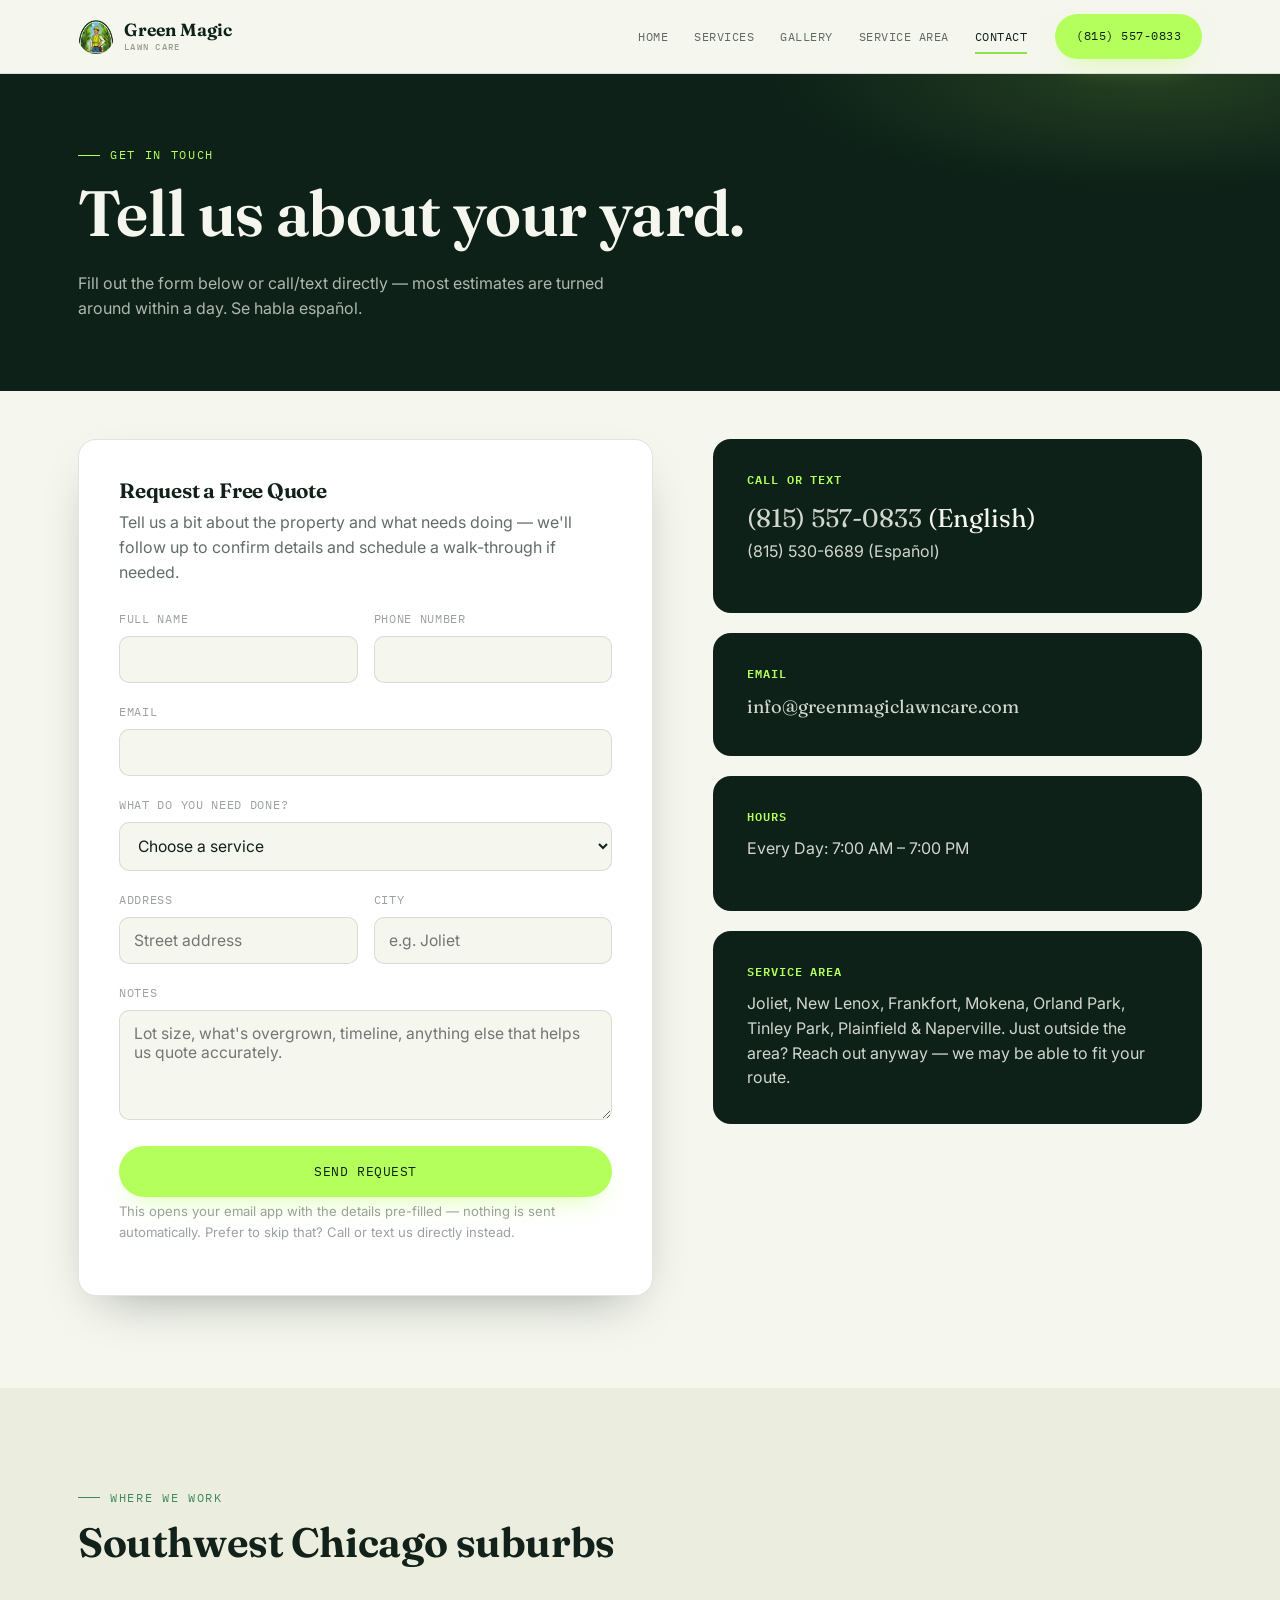
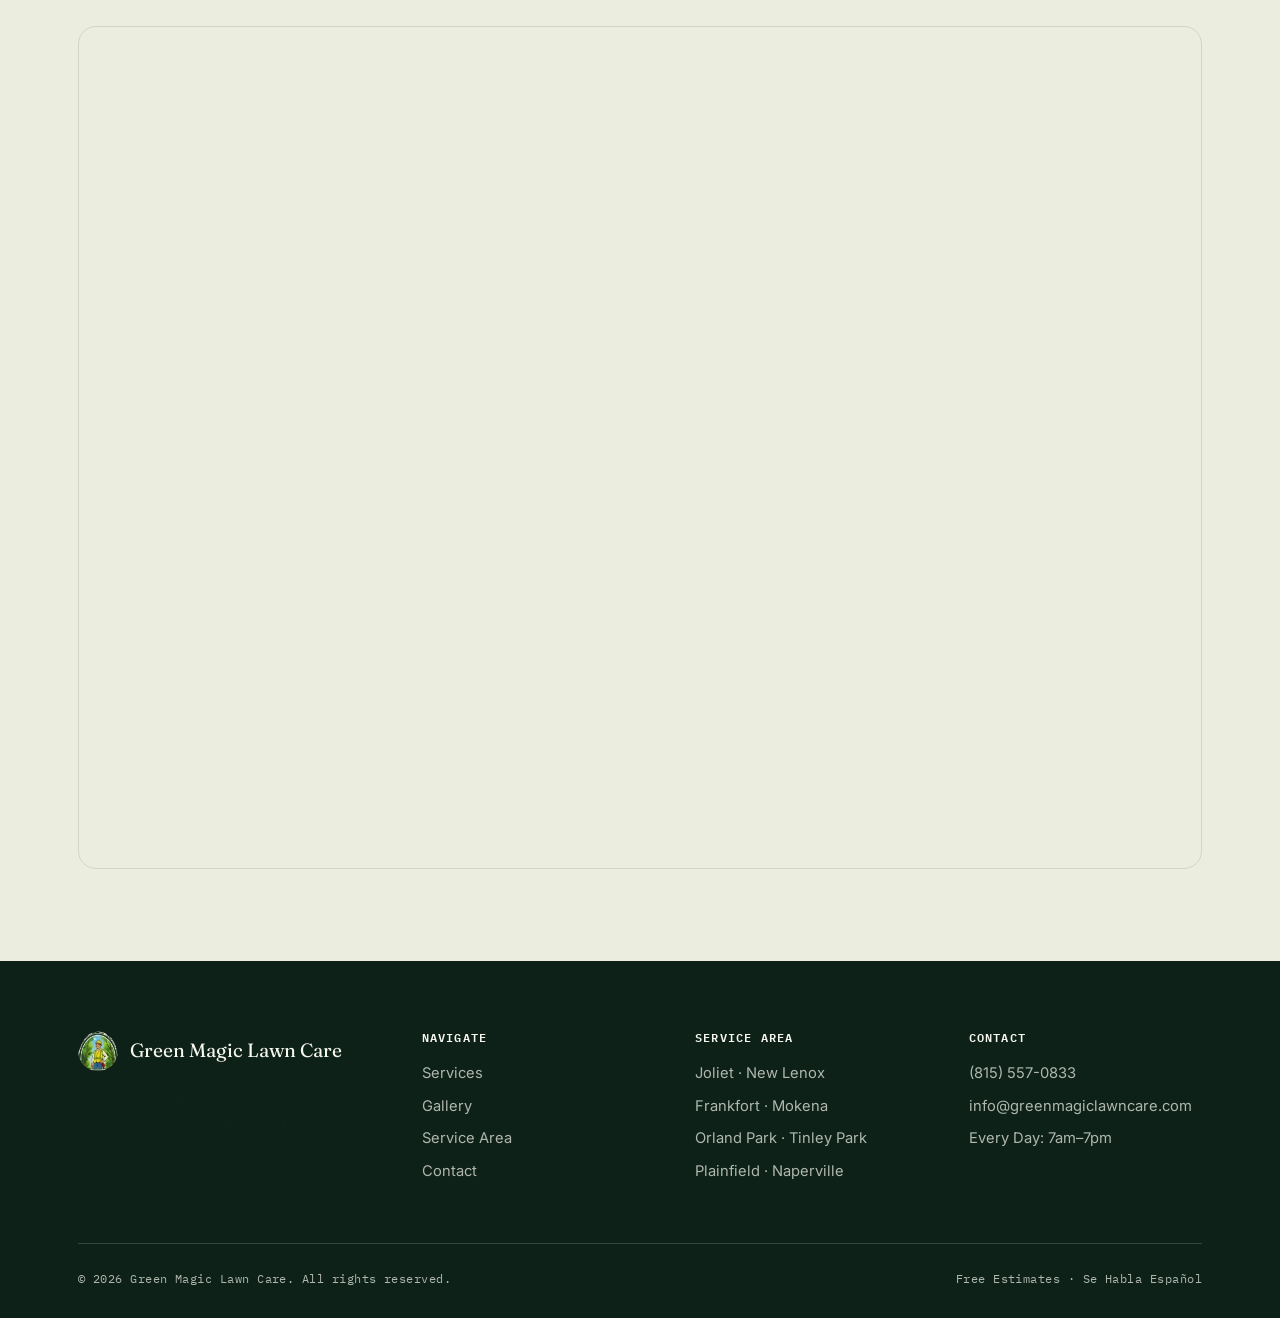
==== commit a9e33882: "logo added to hero. gallery preview image fixed." ====
--- a/contact.html
+++ b/contact.html
@@ -23,6 +23,7 @@
     </button>
     <div class="nav-menu" id="nav-menu">
       <div class="nav-links">
+        <a href="index.html">Home</a>
         <a href="index.html#services">Services</a>
         <a href="gallery.html">Gallery</a>
         <a href="index.html#areas">Service Area</a>
--- a/css/style.css
+++ b/css/style.css
@@ -289,9 +289,15 @@
     border-bottom: 1px solid var(--line);
     color: var(--forest-deep);
   }
-  .nav-links a.active::after { display: none; }
   .nav-links a.active {
-    color: var(--moss);
+    color: var(--forest-deep);
+  }
+  .nav-links a.active::after {
+    display: block;
+    left: 4px;
+    right: auto;
+    bottom: 10px;
+    width: 28px;
   }
   .nav-menu-cta {
     margin-top: 16px;
@@ -338,10 +344,44 @@
   max-width: 50ch;
   margin: 20px 0 30px;
 }
-.hero h1 { color: var(--paper); }
-.hero h1 em {
-  font-style: normal;
+.hero h1 {
+  color: var(--paper);
+  display: flex;
+  flex-direction: column;
+  gap: 14px;
+  margin-bottom: 0;
+}
+.hero h1 .hero-brand {
+  display: flex;
+  align-items: center;
+  gap: 16px;
+  font-size: clamp(2.4rem, 5vw, 4.2rem);
+  font-weight: 650;
+  letter-spacing: -0.02em;
+  line-height: 0.98;
   color: var(--sprout);
+  text-wrap: balance;
+}
+.hero h1 .hero-brand img {
+  width: clamp(56px, 7vw, 88px);
+  height: clamp(56px, 7vw, 88px);
+  border-radius: 50%;
+  flex-shrink: 0;
+  background: rgba(245, 246, 238, 0.12);
+  box-shadow: 0 10px 28px -12px rgba(0, 0, 0, 0.45);
+}
+.hero h1 .hero-brand-text {
+  display: block;
+  text-wrap: balance;
+}
+.hero h1 .hero-line {
+  display: block;
+  font-size: clamp(1.25rem, 2.2vw, 1.7rem);
+  font-weight: 500;
+  letter-spacing: -0.01em;
+  line-height: 1.2;
+  color: rgba(245, 246, 238, 0.92);
+  max-width: 18ch;
 }
 .hero-actions { display: flex; gap: 14px; flex-wrap: wrap; margin: 30px 0 40px; }
 
@@ -604,14 +644,18 @@
   gap: 60px;
   align-items: center;
 }
-.about-media { position: relative; }
+.about-media { position: relative; z-index: 0; }
 .about-media img {
   border-radius: var(--radius);
   aspect-ratio: 4/5;
   object-fit: cover;
+  position: relative;
+  z-index: 0;
+  display: block;
 }
 .about-badge {
   position: absolute; left: -24px; bottom: -24px;
+  z-index: 3;
   background: var(--forest-deep); color: var(--sprout);
   border-radius: 50%; width: 130px; height: 130px;
   display: flex; align-items: center; justify-content: center;
@@ -629,7 +673,13 @@
 
 @media (max-width: 900px) {
   .about-grid { grid-template-columns: 1fr; }
-  .about-badge { position: static; margin-top: -60px; margin-left: 20px; }
+  .about-media { margin-bottom: 28px; }
+  .about-badge {
+    position: absolute;
+    left: 14px;
+    bottom: -22px;
+    z-index: 3;
+  }
 }
 
 /* gallery preview grid */
@@ -665,11 +715,17 @@
 }
 .gallery-grid a:hover span { opacity: 1; transform: translateY(0); }
 .gallery-grid .tall { grid-row: span 2; }
-.gallery-grid .wide { grid-column: span 2; }
+.gallery-grid .wide {
+  grid-column: span 2;
+  grid-row: span 2;
+}
+.gallery-grid .wide img {
+  object-position: center center;
+}
 
 @media (max-width: 900px) {
   .gallery-grid { grid-template-columns: repeat(2, 1fr); grid-auto-rows: 160px; }
-  .gallery-grid .wide { grid-column: span 2; }
+  .gallery-grid .wide { grid-column: span 2; grid-row: span 2; }
 }
 
 /* areas list */
@@ -936,6 +992,19 @@
     font-size: 0.92rem;
     margin: 14px 0 22px;
   }
+  .hero h1 { gap: 10px; }
+  .hero h1 .hero-brand {
+    gap: 12px;
+    font-size: clamp(1.85rem, 8vw, 2.5rem);
+  }
+  .hero h1 .hero-brand img {
+    width: 48px;
+    height: 48px;
+  }
+  .hero h1 .hero-line {
+    font-size: clamp(1.05rem, 4.4vw, 1.3rem);
+    max-width: none;
+  }
   .hero-stats {
     gap: 18px 24px;
     margin-top: 24px;
@@ -962,13 +1031,13 @@
   }
   .service-card ul { font-size: 0.86rem; }
 
-  .about-grid { gap: 28px; }
+  .about-grid { gap: 36px; }
   .about-badge {
     width: 104px;
     height: 104px;
     font-size: 0.62rem;
-    margin-top: -48px;
-    margin-left: 12px;
+    margin-top: 0;
+    margin-left: 0;
   }
   .about-badge b { font-size: 1.35rem; }
   .lang-note {
@@ -983,6 +1052,13 @@
     grid-auto-rows: 140px;
     gap: 8px;
   }
+  .gallery-grid .wide {
+    grid-column: span 2;
+    grid-row: span 2;
+  }
+  .gallery-grid .wide img {
+    object-position: center 35%;
+  }
 
   .areas-list {
     gap: 4px 16px;
@@ -1004,9 +1080,15 @@
   .site-footer { padding: 48px 0 24px; }
   .footer-grid {
     grid-template-columns: 1fr;
-    gap: 28px;
+    gap: 16px;
     padding-bottom: 28px;
   }
+  .footer-brand { margin-bottom: 8px; }
+  .footer-grid > div:first-child p {
+    margin: 0 0 4px;
+    font-size: 0.9rem;
+  }
+  .footer-grid h4 { margin-bottom: 10px; }
   .footer-bottom {
     flex-direction: column;
     gap: 8px;
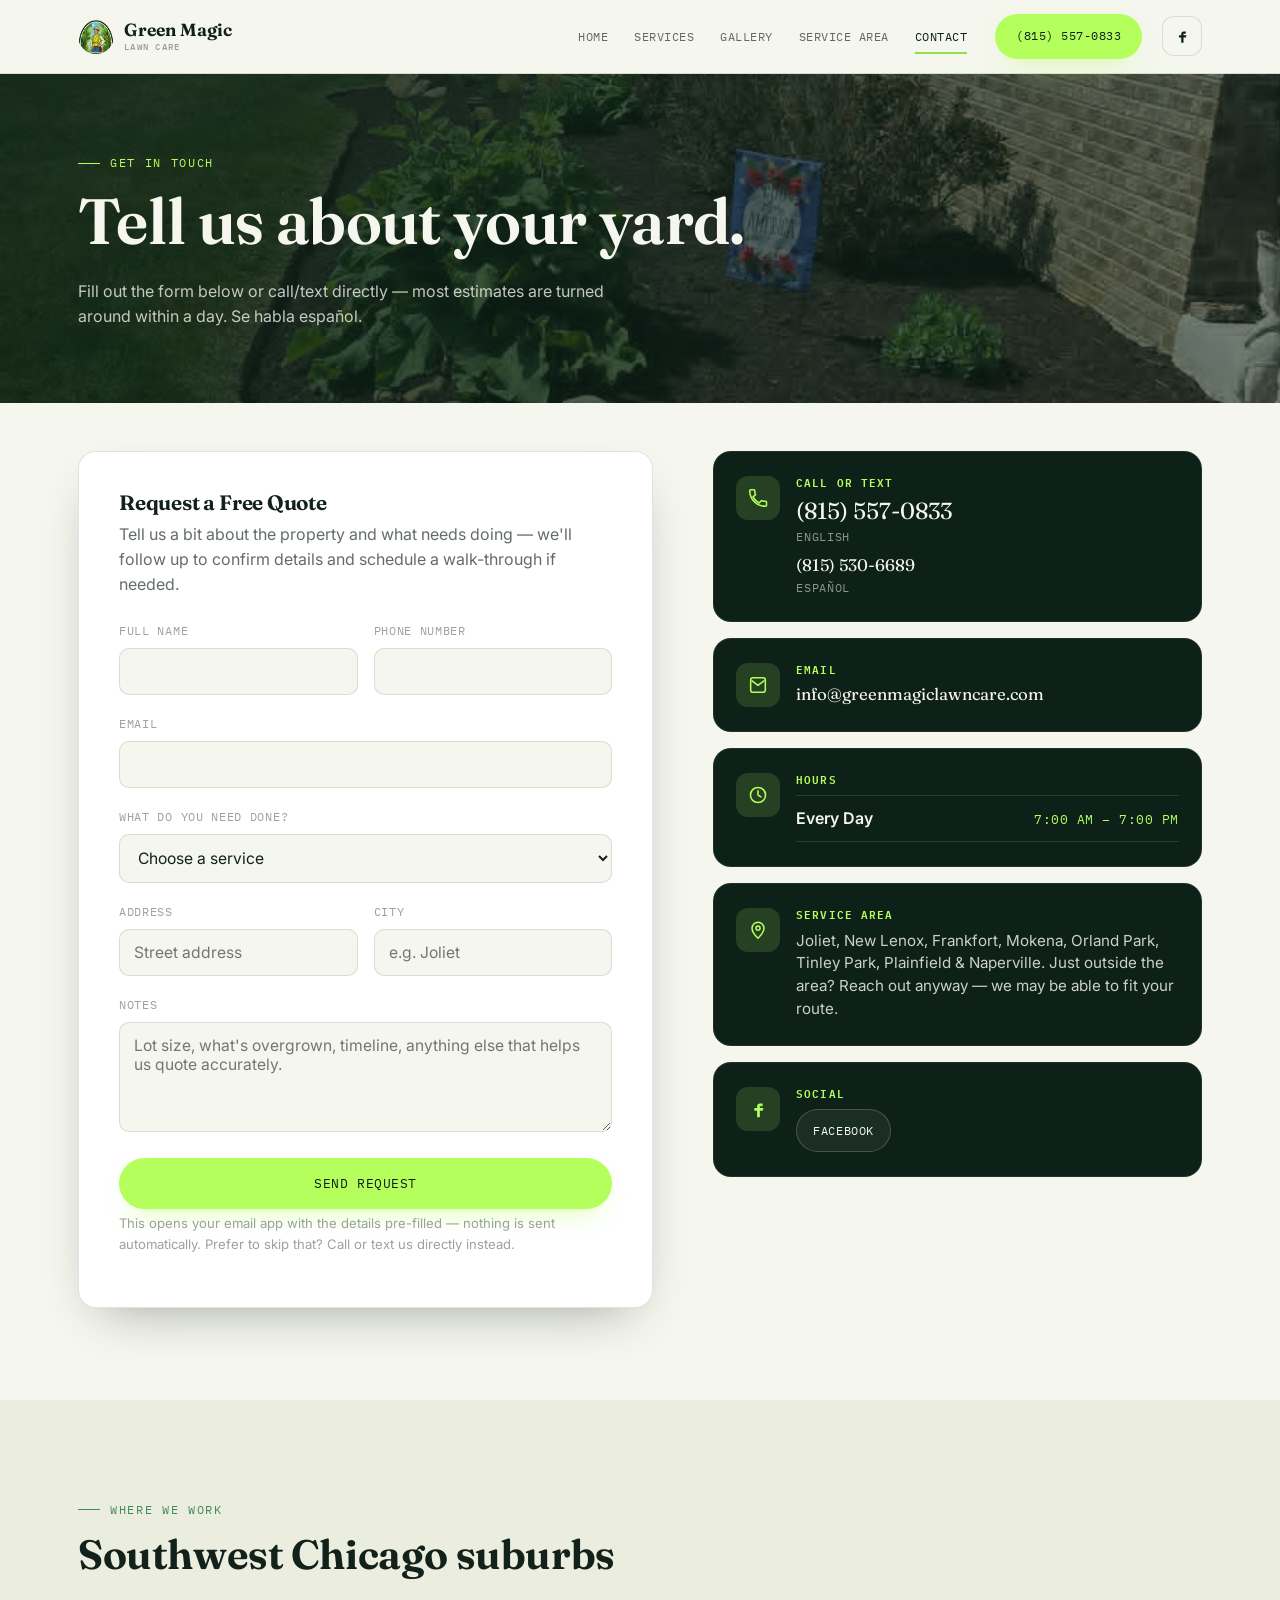
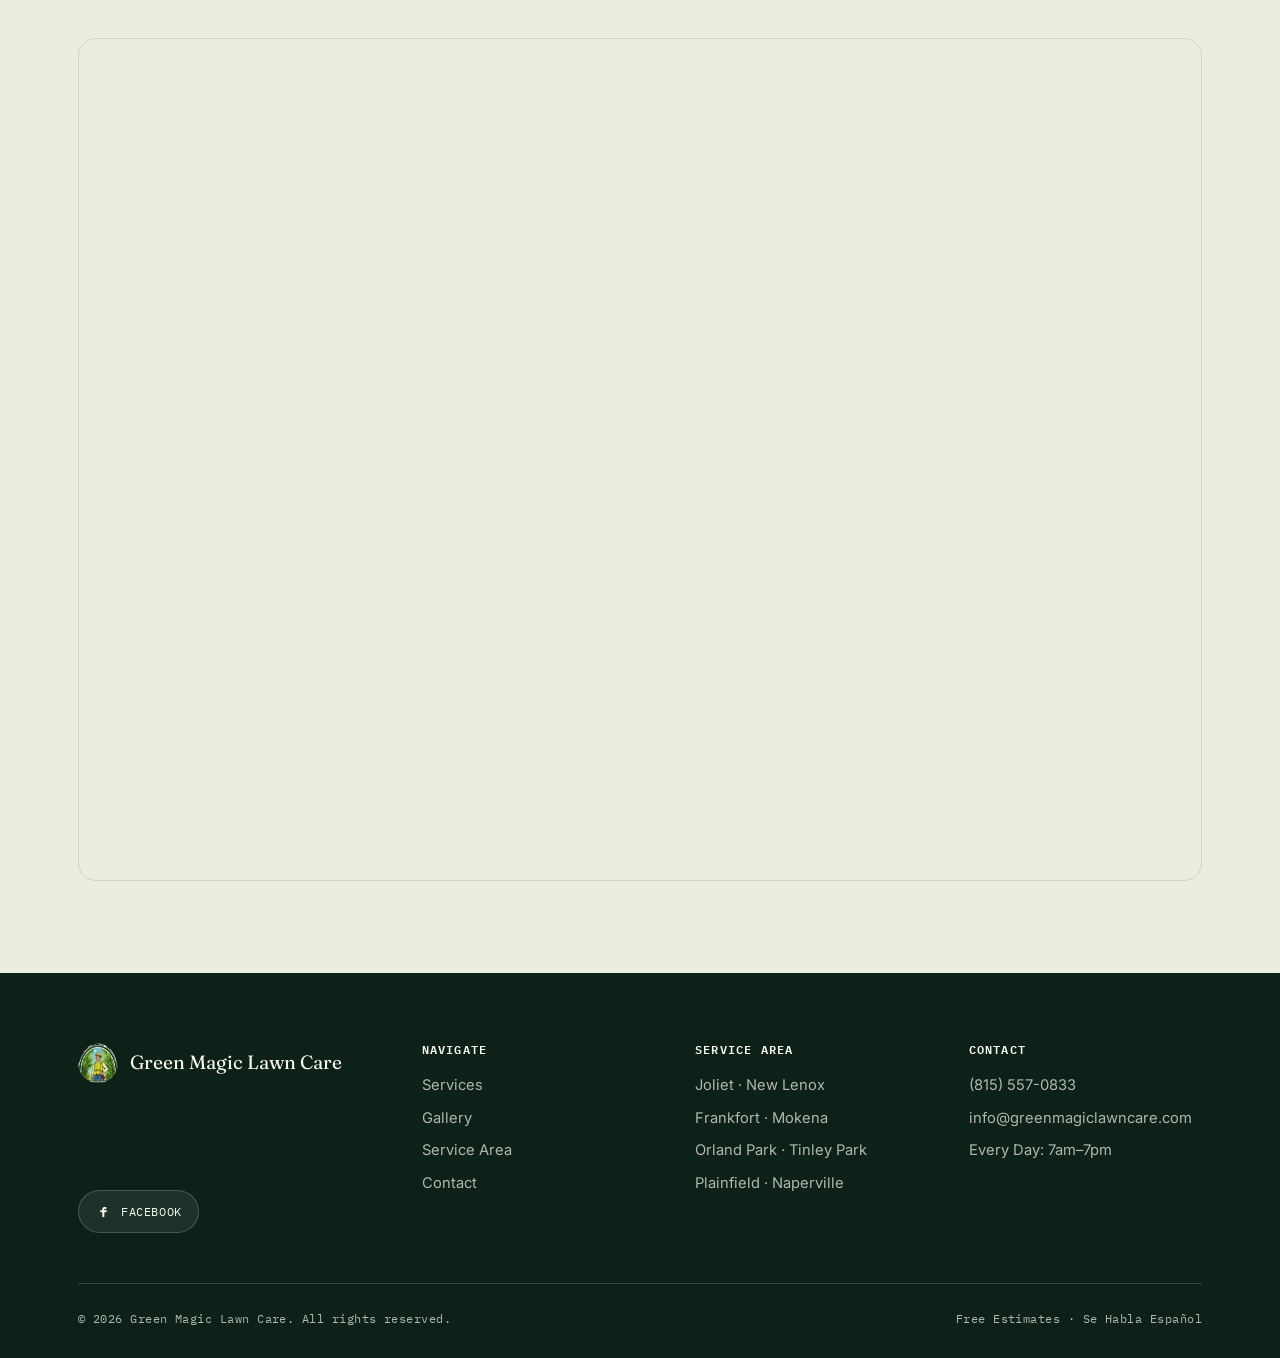
==== commit be1fab69: "added hero images to every page. added socials. added icons to contact page" ====
--- a/contact.html
+++ b/contact.html
@@ -18,9 +18,6 @@
       <img src="photos/green_magic_lawn_care_logo_transparent.png" alt="Green Magic Lawn Care logo">
       <span>Green Magic<span class="sub">Lawn Care</span></span>
     </a>
-    <button class="nav-toggle" type="button" aria-label="Open menu" aria-expanded="false" aria-controls="nav-menu">
-      <span class="nav-toggle-bars" aria-hidden="true"></span>
-    </button>
     <div class="nav-menu" id="nav-menu">
       <div class="nav-links">
         <a href="index.html">Home</a>
@@ -31,10 +28,18 @@
       </div>
       <a href="tel:+18155570833" class="btn btn-primary nav-menu-cta">(815) 557-0833</a>
     </div>
+    <div class="nav-actions">
+      <a class="nav-social" href="https://www.facebook.com/" target="_blank" rel="noopener noreferrer" aria-label="Facebook">
+        <svg viewBox="0 0 24 24" fill="currentColor" aria-hidden="true"><path d="M14 9h3V6h-3c-1.7 0-3 1.3-3 3v2H8v3h3v7h3v-7h3l1-3h-4V9c0-.6.4-1 1-1Z"/></svg>
+      </a>
+      <button class="nav-toggle" type="button" aria-label="Open menu" aria-expanded="false" aria-controls="nav-menu">
+        <span class="nav-toggle-bars" aria-hidden="true"></span>
+      </button>
+    </div>
   </nav>
 </header>
 
-<section class="page-hero">
+<section class="page-hero page-hero--contact">
   <div class="wrap">
     <div class="eyebrow">Get In Touch</div>
     <h1>Tell us about your yard.</h1>
@@ -104,21 +109,61 @@
 
     <div class="contact-side">
       <div class="info-card">
-        <h4>Call or Text</h4>
-        <p class="big"><a href="tel:+18155570833">(815) 557-0833</a> (English)</p>
-        <p><a href="tel:+18155306689">(815) 530-6689</a> (Español)</p>
-      </div>
-      <div class="info-card">
-        <h4>Email</h4>
-        <p class="big" style="font-size:1.15rem;"><a href="mailto:info@greenmagiclawncare.com">info@greenmagiclawncare.com</a></p>
-      </div>
-      <div class="info-card">
-        <h4>Hours</h4>
-        <p>Every Day: 7:00 AM – 7:00 PM</p>
-      </div>
-      <div class="info-card">
-        <h4>Service Area</h4>
-        <p style="margin:0;">Joliet, New Lenox, Frankfort, Mokena, Orland Park, Tinley Park, Plainfield &amp; Naperville. Just outside the area? Reach out anyway — we may be able to fit your route.</p>
+        <div class="info-icon" aria-hidden="true">
+          <svg viewBox="0 0 24 24" fill="none"><path d="M6.6 10.8c1.4 2.8 3.8 5.1 6.6 6.6l2.2-2.2c.3-.3.7-.4 1.1-.3 1.2.4 2.5.6 3.8.6.6 0 1 .4 1 1V20c0 .6-.4 1-1 1C10.6 21 3 13.4 3 4c0-.6.4-1 1-1h3.5c.6 0 1 .4 1 1 0 1.3.2 2.6.6 3.8.1.4 0 .8-.3 1.1L6.6 10.8Z" stroke="currentColor" stroke-width="1.7" stroke-linejoin="round"/></svg>
+        </div>
+        <div class="info-body">
+          <h4>Call or Text</h4>
+          <a class="info-value" href="tel:+18155570833">(815) 557-0833</a>
+          <p class="info-meta">English</p>
+          <a class="info-value info-value--sm" href="tel:+18155306689">(815) 530-6689</a>
+          <p class="info-meta">Español</p>
+        </div>
+      </div>
+
+      <div class="info-card">
+        <div class="info-icon" aria-hidden="true">
+          <svg viewBox="0 0 24 24" fill="none"><path d="M4 6.5A2.5 2.5 0 0 1 6.5 4h11A2.5 2.5 0 0 1 20 6.5v11a2.5 2.5 0 0 1-2.5 2.5h-11A2.5 2.5 0 0 1 4 17.5v-11Z" stroke="currentColor" stroke-width="1.7"/><path d="m5.5 7.5 6.5 5 6.5-5" stroke="currentColor" stroke-width="1.7" stroke-linecap="round" stroke-linejoin="round"/></svg>
+        </div>
+        <div class="info-body">
+          <h4>Email</h4>
+          <a class="info-value info-value--sm" href="mailto:info@greenmagiclawncare.com">info@greenmagiclawncare.com</a>
+        </div>
+      </div>
+
+      <div class="info-card">
+        <div class="info-icon" aria-hidden="true">
+          <svg viewBox="0 0 24 24" fill="none"><circle cx="12" cy="12" r="8.25" stroke="currentColor" stroke-width="1.7"/><path d="M12 7.5V12l3.2 2" stroke="currentColor" stroke-width="1.7" stroke-linecap="round" stroke-linejoin="round"/></svg>
+        </div>
+        <div class="info-body">
+          <h4>Hours</h4>
+          <div class="hours-row">
+            <span class="hours-day">Every Day</span>
+            <span class="hours-time">7:00 AM – 7:00 PM</span>
+          </div>
+        </div>
+      </div>
+
+      <div class="info-card">
+        <div class="info-icon" aria-hidden="true">
+          <svg viewBox="0 0 24 24" fill="none"><path d="M12 21s6.5-6.4 6.5-11a6.5 6.5 0 1 0-13 0c0 4.6 6.5 11 6.5 11Z" stroke="currentColor" stroke-width="1.7"/><circle cx="12" cy="10" r="2.2" stroke="currentColor" stroke-width="1.7"/></svg>
+        </div>
+        <div class="info-body">
+          <h4>Service Area</h4>
+          <p class="info-copy">Joliet, New Lenox, Frankfort, Mokena, Orland Park, Tinley Park, Plainfield &amp; Naperville. Just outside the area? Reach out anyway — we may be able to fit your route.</p>
+        </div>
+      </div>
+
+      <div class="info-card info-card--social">
+        <div class="info-icon" aria-hidden="true">
+          <svg viewBox="0 0 24 24" fill="currentColor"><path d="M14 9h3V6h-3c-1.7 0-3 1.3-3 3v2H8v3h3v7h3v-7h3l1-3h-4V9c0-.6.4-1 1-1Z"/></svg>
+        </div>
+        <div class="info-body">
+          <h4>Social</h4>
+          <a class="social-btn" href="https://www.facebook.com/" target="_blank" rel="noopener noreferrer">
+            Facebook
+          </a>
+        </div>
       </div>
     </div>
   </div>
@@ -152,6 +197,12 @@
           <span>Green Magic Lawn Care</span>
         </div>
         <p>Owner-operated lawn care and landscaping across the south suburbs. Se habla español.</p>
+        <div class="social-row">
+          <a class="social-btn social-btn--footer" href="https://www.facebook.com/" target="_blank" rel="noopener noreferrer" aria-label="Facebook">
+            <svg viewBox="0 0 24 24" fill="currentColor" aria-hidden="true"><path d="M14 9h3V6h-3c-1.7 0-3 1.3-3 3v2H8v3h3v7h3v-7h3l1-3h-4V9c0-.6.4-1 1-1Z"/></svg>
+            Facebook
+          </a>
+        </div>
       </div>
       <div>
         <h4>Navigate</h4>
--- a/css/style.css
+++ b/css/style.css
@@ -202,6 +202,31 @@
   padding: 12px 20px;
   font-size: 0.76rem;
 }
+.nav-actions {
+  display: flex;
+  align-items: center;
+  gap: 10px;
+  flex-shrink: 0;
+}
+.nav-social {
+  display: inline-flex;
+  align-items: center;
+  justify-content: center;
+  width: 40px;
+  height: 40px;
+  border-radius: 12px;
+  border: 1px solid var(--line);
+  background: var(--paper);
+  color: var(--forest-deep);
+  transition: background 0.2s ease, border-color 0.2s ease, color 0.2s ease, transform 0.2s ease;
+}
+.nav-social svg { width: 18px; height: 18px; }
+.nav-social:hover {
+  background: #1877F2;
+  border-color: #1877F2;
+  color: #fff;
+  transform: translateY(-1px);
+}
 .nav-toggle {
   display: none;
   align-items: center;
@@ -260,6 +285,11 @@
     letter-spacing: 0.1em;
   }
   .nav-toggle { display: inline-flex; }
+  .nav-actions { margin-left: auto; }
+  .nav-social {
+    width: 38px;
+    height: 38px;
+  }
   .nav-menu {
     display: none;
     position: absolute;
@@ -311,22 +341,35 @@
    HERO
    ============================================================ */
 .hero {
-  background: linear-gradient(135deg, rgba(13,33,24,0.88) 0%, rgba(13,33,24,0.75) 100%), url('../photos/bigdrainafter.jpg');
+  background: var(--forest-deep);
+  color: var(--paper);
+  position: relative;
+  overflow: hidden;
+  padding: 70px 0 0;
+}
+.hero-slides,
+.hero-overlay {
+  position: absolute;
+  inset: 0;
+  pointer-events: none;
+}
+.hero-slides { z-index: 0; }
+.hero-overlay {
+  z-index: 1;
+  background: linear-gradient(135deg, rgba(13,33,24,0.88) 0%, rgba(13,33,24,0.72) 55%, rgba(13,33,24,0.66) 100%);
+}
+.hero-slide {
+  position: absolute;
+  inset: 0;
   background-size: cover;
   background-position: center;
-  color: var(--paper);
-  position: relative;
-  overflow: hidden;
-  padding: 70px 0 0;
-}
-.hero::before {
-  content: "";
-  position: absolute; inset: 0;
-  background: none;
-  pointer-events: none;
-}
+  opacity: 0;
+  transition: opacity 1.25s ease;
+}
+.hero-slide.is-active { opacity: 1; }
 .hero-grid {
   position: relative;
+  z-index: 2;
   display: grid;
   grid-template-columns: 1.05fr 0.95fr;
   gap: 56px;
@@ -460,6 +503,8 @@
 
 /* ---- service area ticker ---- */
 .ticker {
+  position: relative;
+  z-index: 2;
   background: var(--sprout);
   color: var(--forest-deep);
   overflow: hidden;
@@ -469,7 +514,7 @@
 .ticker-track {
   display: flex;
   width: max-content;
-  animation: ticker 32s linear infinite;
+  animation: ticker 55s linear infinite;
 }
 .ticker-track span {
   font-family: var(--mono);
@@ -482,7 +527,7 @@
 }
 @keyframes ticker {
   from { transform: translateX(0); }
-  to { transform: translateX(-50%); }
+  to { transform: translateX(-20%); }
 }
 
 /* ============================================================
@@ -728,33 +773,109 @@
   .gallery-grid .wide { grid-column: span 2; grid-row: span 2; }
 }
 
-/* areas list */
+/* areas */
+.areas-section {
+  background:
+    radial-gradient(ellipse 70% 55% at 12% 20%, rgba(180, 255, 92, 0.12), transparent 55%),
+    radial-gradient(ellipse 55% 45% at 88% 80%, rgba(63, 138, 92, 0.22), transparent 50%),
+    var(--forest-deep);
+  color: var(--paper);
+  position: relative;
+  overflow: hidden;
+}
+.areas-section::before {
+  content: "";
+  position: absolute;
+  inset: 0;
+  background-image:
+    linear-gradient(rgba(245, 246, 238, 0.035) 1px, transparent 1px),
+    linear-gradient(90deg, rgba(245, 246, 238, 0.035) 1px, transparent 1px);
+  background-size: 48px 48px;
+  mask-image: radial-gradient(ellipse 80% 70% at 50% 50%, #000 35%, transparent 85%);
+  pointer-events: none;
+}
+.areas-section .eyebrow { color: var(--sprout); }
+.areas-section .eyebrow::before { background: var(--sprout); }
+.areas-section .section-head p,
+.areas-section p { color: rgba(245, 246, 238, 0.68); }
+.areas-layout {
+  position: relative;
+  z-index: 1;
+  display: grid;
+  grid-template-columns: 0.9fr 1.1fr;
+  gap: 40px;
+  align-items: start;
+}
+.areas-hub {
+  display: flex;
+  gap: 18px;
+  align-items: flex-start;
+  padding: 28px 26px;
+  border: 1px solid var(--line-on-dark);
+  border-radius: var(--radius);
+  background: rgba(245, 246, 238, 0.04);
+}
+.areas-hub-pin {
+  width: 52px;
+  height: 52px;
+  border-radius: 50%;
+  flex-shrink: 0;
+  display: grid;
+  place-items: center;
+  color: var(--forest-deep);
+  background: var(--sprout);
+}
+.areas-hub-pin svg { width: 24px; height: 24px; }
+.areas-hub-label {
+  font-family: var(--mono);
+  font-size: 0.7rem;
+  letter-spacing: 0.12em;
+  text-transform: uppercase;
+  color: var(--sprout);
+  margin-bottom: 8px;
+}
+.areas-hub h3 {
+  color: var(--paper);
+  margin-bottom: 10px;
+  font-size: 1.55rem;
+}
+.areas-hub p { margin: 0; max-width: 34ch; }
 .areas-list {
   display: grid;
-  grid-template-columns: repeat(4, 1fr);
-  gap: 14px 24px;
-  margin-top: 30px;
-}
-.areas-list div {
+  grid-template-columns: repeat(2, 1fr);
+  gap: 12px;
+}
+.area-town {
+  display: flex;
+  align-items: center;
+  gap: 12px;
   font-family: var(--display);
   font-size: 1.15rem;
-  padding: 14px 0;
-  border-top: 1px solid var(--line-on-dark);
-  display: flex; align-items: center; gap: 10px;
-}
-.areas-list div::before { content: "—"; color: var(--sprout); }
-@media (max-width: 700px) { .areas-list { grid-template-columns: repeat(2, 1fr); } }
-
-/* video */
-.video-frame {
-  border-radius: var(--radius);
-  overflow: hidden;
-  box-shadow: var(--shadow-soft);
-  position: relative;
-  aspect-ratio: 16/9;
-  background: var(--forest-deep);
-}
-.video-frame video { width: 100%; height: 100%; object-fit: cover; }
+  padding: 16px 18px;
+  border: 1px solid var(--line-on-dark);
+  border-radius: var(--radius-sm);
+  background: rgba(245, 246, 238, 0.03);
+  transition: border-color 0.2s ease, background 0.2s ease, transform 0.2s ease;
+}
+.area-town:hover {
+  border-color: rgba(180, 255, 92, 0.45);
+  background: rgba(180, 255, 92, 0.06);
+  transform: translateY(-2px);
+}
+.area-pin {
+  width: 10px;
+  height: 10px;
+  border-radius: 50%;
+  background: var(--sprout);
+  box-shadow: 0 0 0 4px rgba(180, 255, 92, 0.18);
+  flex-shrink: 0;
+}
+@media (max-width: 900px) {
+  .areas-layout { grid-template-columns: 1fr; gap: 22px; }
+}
+@media (max-width: 700px) {
+  .areas-list { grid-template-columns: 1fr; }
+}
 
 /* CTA band */
 .cta-band {
@@ -809,19 +930,29 @@
 .page-hero {
   background: var(--forest-deep);
   color: var(--paper);
-  padding: 64px 0 54px;
+  padding: 72px 0 58px;
   position: relative;
   overflow: hidden;
+  background-size: cover;
+  background-position: center;
 }
 .page-hero::before {
   content: "";
   position: absolute; inset: 0;
-  background: radial-gradient(50% 60% at 90% 0%, rgba(180,255,92,0.14), transparent 60%);
-}
+  background: linear-gradient(120deg, rgba(13,33,24,0.88) 0%, rgba(13,33,24,0.7) 55%, rgba(13,33,24,0.55) 100%);
+  pointer-events: none;
+}
+.page-hero--gallery {
+  background-image: url('../photos/forestafter.jpg');
+}
+.page-hero--contact {
+  background-image: url('../photos/frontafter.jpg');
+}
+.page-hero .wrap { position: relative; z-index: 1; }
 .page-hero .eyebrow { color: var(--sprout); }
 .page-hero .eyebrow::before { background: var(--sprout); }
 .page-hero h1 { color: var(--paper); max-width: 20ch; }
-.page-hero p { color: rgba(245,246,238,0.7); max-width: 55ch; }
+.page-hero p { color: rgba(245,246,238,0.78); max-width: 55ch; }
 
 /* ============================================================
    GALLERY PAGE
@@ -848,10 +979,12 @@
 }
 .ba-card figcaption {
   margin-top: 12px;
-  display: flex; justify-content: space-between; align-items: baseline;
-  font-family: var(--mono); font-size: 0.76rem; color: var(--ink-faint);
-}
-.ba-card figcaption b { font-family: var(--body); font-size: 0.95rem; color: var(--ink); font-weight: 600; }
+  font-family: var(--body);
+  font-size: 0.95rem;
+  color: var(--ink);
+  font-weight: 600;
+}
+.ba-card figcaption b { font-weight: 600; }
 
 @media (max-width: 800px) { .ba-grid { grid-template-columns: 1fr; } }
 
@@ -933,15 +1066,118 @@
 .form-note { font-size: 0.82rem; color: var(--ink-faint); margin-top: 4px; }
 
 .contact-side .info-card {
-  background: var(--forest-deep); color: var(--paper);
-  border-radius: var(--radius); padding: 34px; margin-bottom: 20px;
-}
+  display: flex;
+  gap: 16px;
+  align-items: flex-start;
+  background: var(--forest-deep);
+  color: var(--paper);
+  border-radius: var(--radius);
+  padding: 24px 22px;
+  margin-bottom: 16px;
+  border: 1px solid rgba(245, 246, 238, 0.08);
+}
+.contact-side .info-icon {
+  width: 44px;
+  height: 44px;
+  border-radius: 12px;
+  flex-shrink: 0;
+  display: grid;
+  place-items: center;
+  background: rgba(180, 255, 92, 0.14);
+  color: var(--sprout);
+}
+.contact-side .info-icon svg {
+  width: 22px;
+  height: 22px;
+}
+.contact-side .info-body { min-width: 0; flex: 1; }
 .contact-side .info-card h4 {
-  font-family: var(--mono); font-size: 0.72rem; letter-spacing: 0.08em; text-transform: uppercase;
-  color: var(--sprout); margin-bottom: 14px; font-weight: 600;
-}
-.contact-side .info-card p, .contact-side .info-card a { color: rgba(245,246,238,0.85); }
-.contact-side .info-card .big { font-family: var(--display); font-size: 1.6rem; color: var(--paper); margin: 0; }
+  font-family: var(--mono);
+  font-size: 0.7rem;
+  letter-spacing: 0.1em;
+  text-transform: uppercase;
+  color: var(--sprout);
+  margin: 0 0 10px;
+  font-weight: 600;
+}
+.contact-side .info-value {
+  display: block;
+  font-family: var(--display);
+  font-size: 1.45rem;
+  line-height: 1.15;
+  color: var(--paper);
+  margin: 0;
+}
+.contact-side .info-value--sm {
+  font-size: 1.05rem;
+  word-break: break-word;
+}
+.contact-side .info-value + .info-value,
+.contact-side .info-meta + .info-value {
+  margin-top: 10px;
+}
+.contact-side .info-meta {
+  margin: 4px 0 0;
+  font-family: var(--mono);
+  font-size: 0.72rem;
+  letter-spacing: 0.06em;
+  text-transform: uppercase;
+  color: rgba(245, 246, 238, 0.55);
+}
+.contact-side .info-copy {
+  margin: 0;
+  color: rgba(245, 246, 238, 0.82);
+  font-size: 0.95rem;
+  line-height: 1.5;
+}
+.hours-row {
+  display: flex;
+  align-items: baseline;
+  justify-content: space-between;
+  gap: 16px;
+  padding: 10px 0;
+  border-top: 1px solid rgba(245, 246, 238, 0.12);
+  border-bottom: 1px solid rgba(245, 246, 238, 0.12);
+}
+.hours-day {
+  font-family: var(--body);
+  font-weight: 600;
+  color: var(--paper);
+}
+.hours-time {
+  font-family: var(--mono);
+  font-size: 0.82rem;
+  letter-spacing: 0.04em;
+  color: var(--sprout);
+  white-space: nowrap;
+}
+
+.social-row { margin-top: 16px; }
+.social-btn {
+  display: inline-flex;
+  align-items: center;
+  gap: 10px;
+  font-family: var(--mono);
+  font-size: 0.78rem;
+  letter-spacing: 0.05em;
+  text-transform: uppercase;
+  padding: 11px 16px;
+  border-radius: 100px;
+  border: 1px solid rgba(245, 246, 238, 0.2);
+  background: rgba(245, 246, 238, 0.06);
+  color: var(--paper);
+  transition: background 0.2s ease, border-color 0.2s ease, transform 0.2s ease;
+}
+.social-btn svg { width: 16px; height: 16px; }
+.social-btn:hover {
+  background: #1877F2;
+  border-color: #1877F2;
+  color: #fff;
+  transform: translateY(-1px);
+}
+.social-btn--footer {
+  background: rgba(245, 246, 238, 0.08);
+}
 
 .map-frame {
   border-radius: var(--radius); overflow: hidden; border: 1px solid var(--line);
@@ -1061,12 +1297,14 @@
   }
 
   .areas-list {
-    gap: 4px 16px;
-    margin-top: 18px;
-  }
-  .areas-list div {
-    font-size: 1rem;
-    padding: 12px 0;
+    gap: 10px;
+  }
+  .area-town {
+    font-size: 1.05rem;
+    padding: 14px 14px;
+  }
+  .areas-hub {
+    padding: 22px 18px;
   }
 
   .cta-band {
@@ -1106,10 +1344,13 @@
   }
   .contact-grid { gap: 28px; }
   .contact-side .info-card {
-    padding: 22px 18px;
-  }
-  .contact-side .info-card .big {
-    font-size: 1.3rem;
+    padding: 18px 16px;
+  }
+  .contact-side .info-value {
+    font-size: 1.25rem;
+  }
+  .contact-side .info-value--sm {
+    font-size: 0.98rem;
   }
 
   .ba-grid { gap: 18px; }
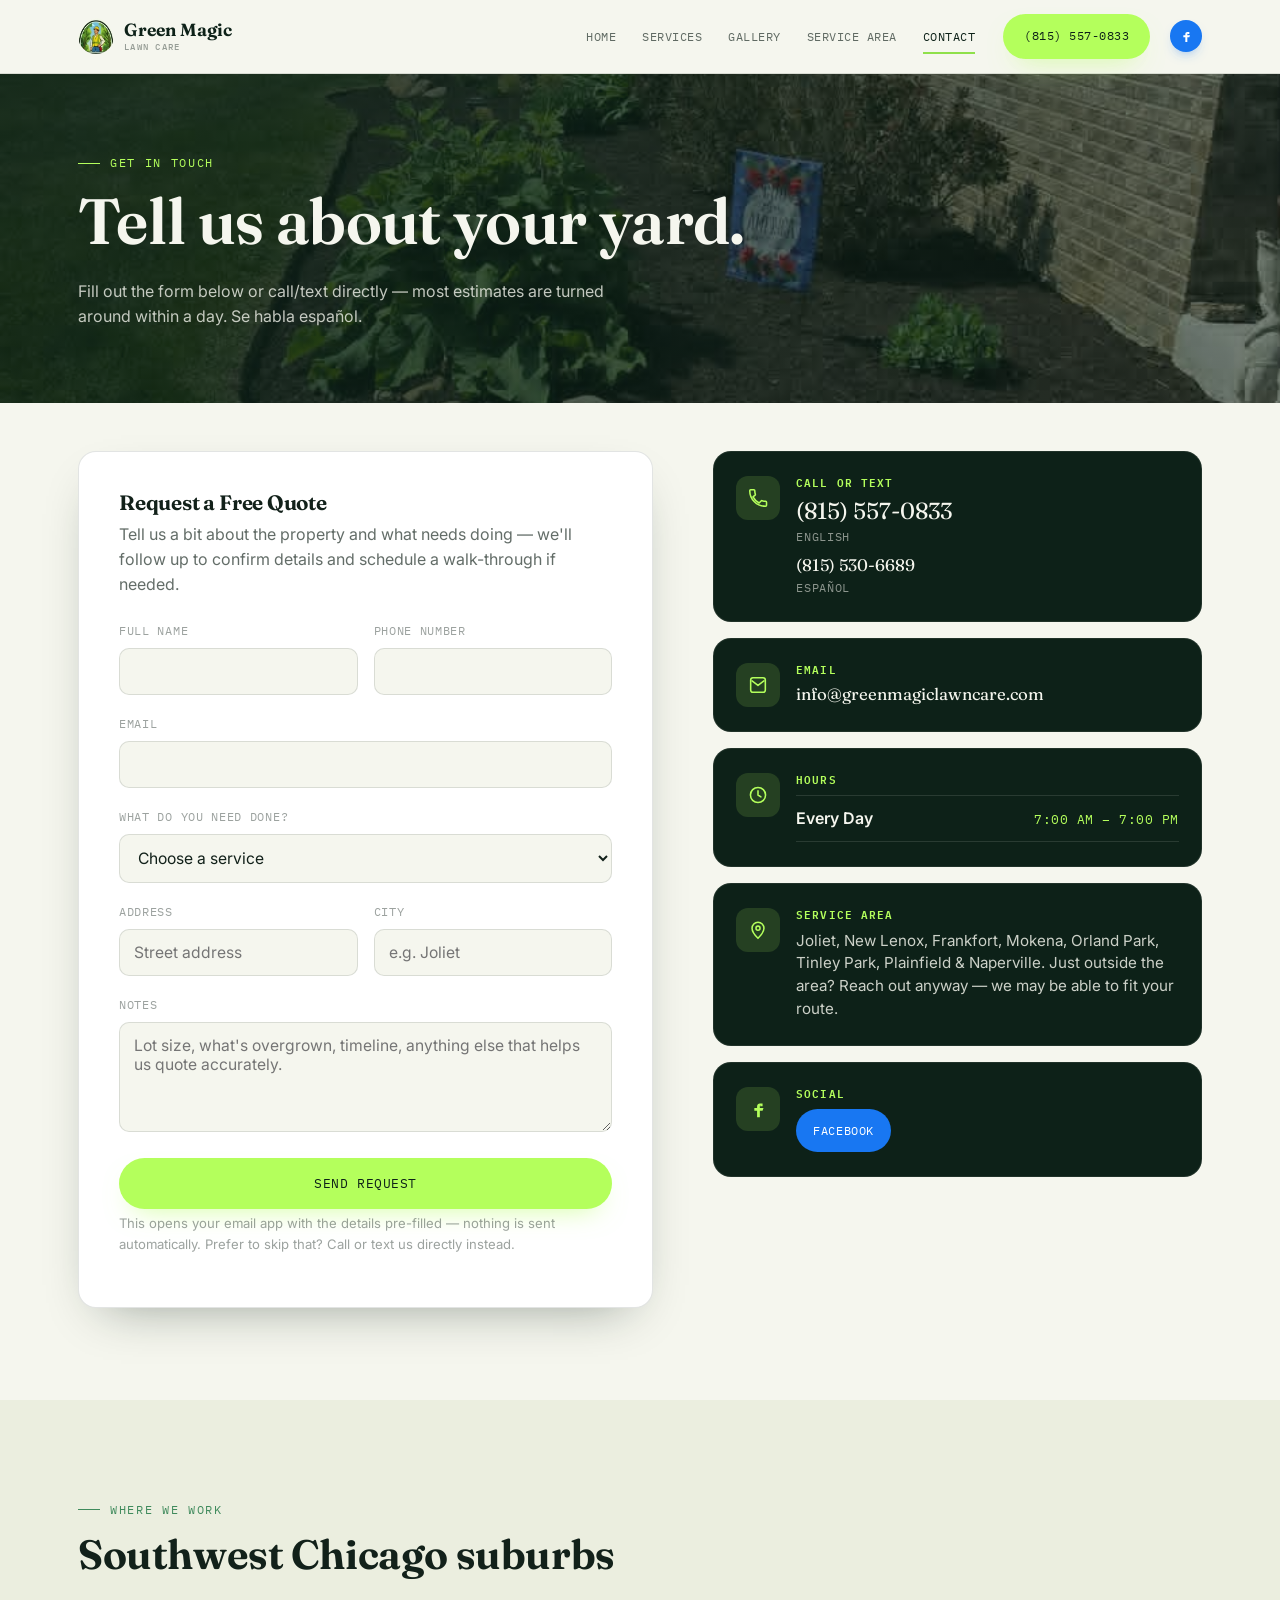
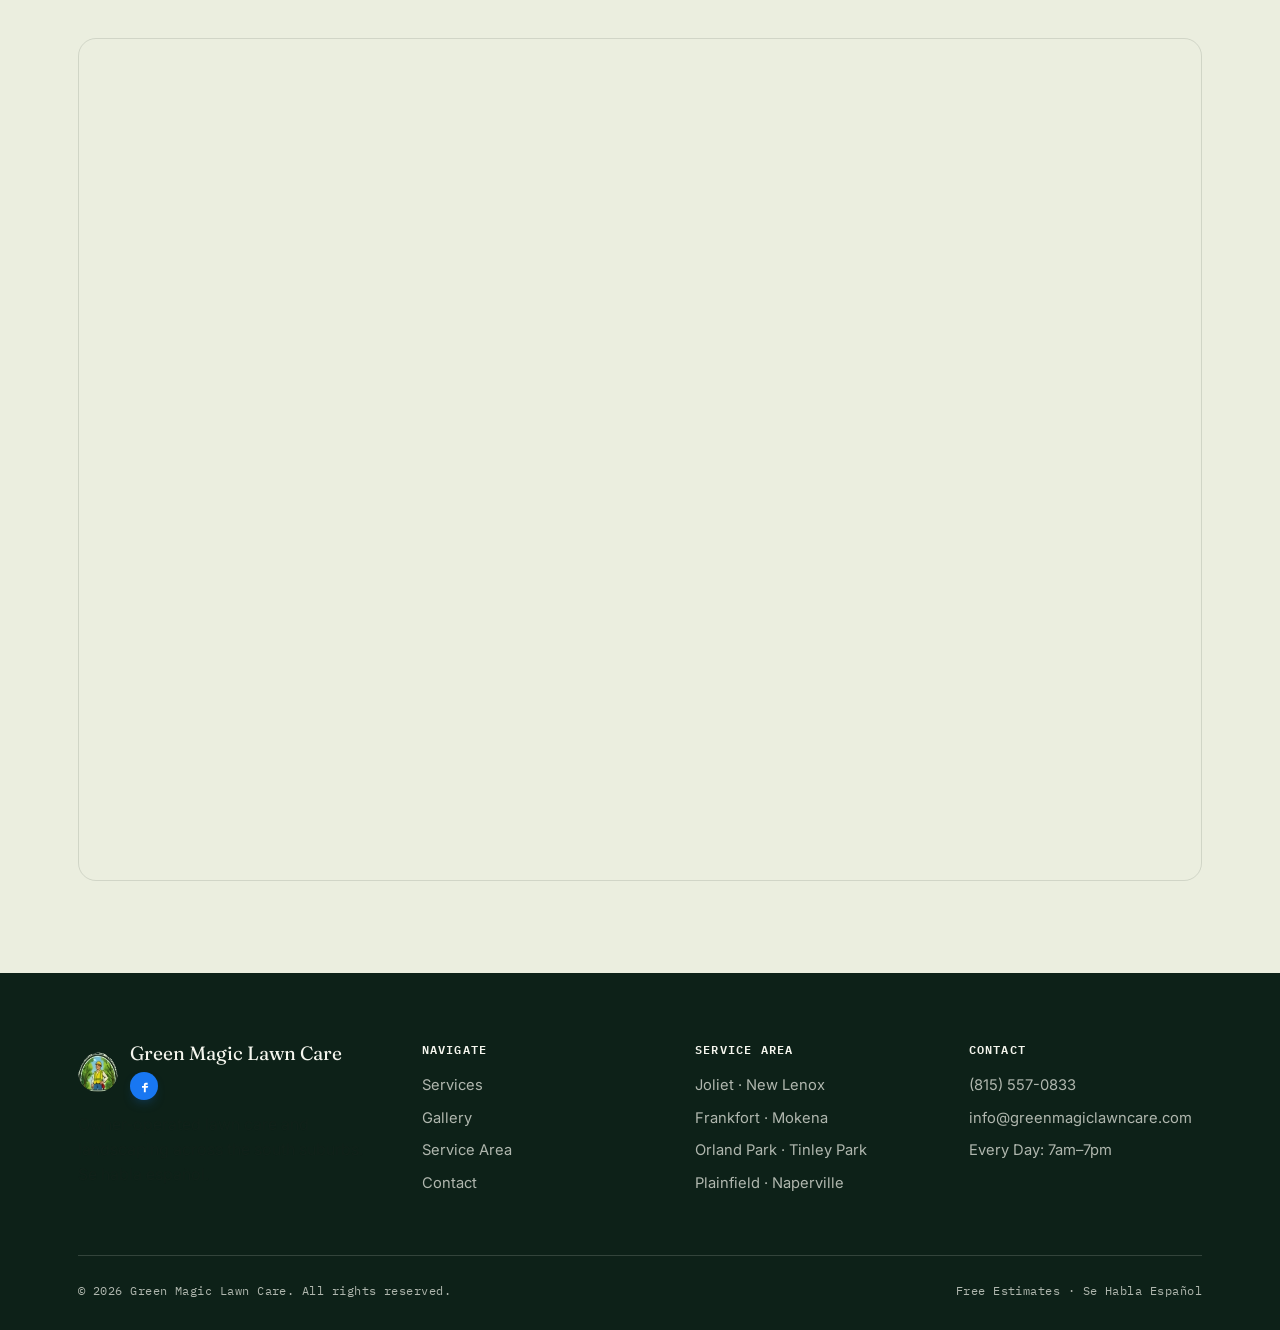
==== commit ccbf0067: "facebook icon changed" ====
--- a/contact.html
+++ b/contact.html
@@ -194,15 +194,14 @@
       <div>
         <div class="footer-brand">
           <img src="photos/green_magic_lawn_care_logo_transparent.png" alt="Green Magic Lawn Care logo">
-          <span>Green Magic Lawn Care</span>
+          <div class="footer-brand-text">
+            <span>Green Magic Lawn Care</span>
+            <a class="fb-badge" href="https://www.facebook.com/" target="_blank" rel="noopener noreferrer" aria-label="Facebook">
+              <svg viewBox="0 0 24 24" fill="currentColor" aria-hidden="true"><path d="M14 9h3V6h-3c-1.7 0-3 1.3-3 3v2H8v3h3v7h3v-7h3l1-3h-4V9c0-.6.4-1 1-1Z"/></svg>
+            </a>
+          </div>
         </div>
         <p>Owner-operated lawn care and landscaping across the south suburbs. Se habla español.</p>
-        <div class="social-row">
-          <a class="social-btn social-btn--footer" href="https://www.facebook.com/" target="_blank" rel="noopener noreferrer" aria-label="Facebook">
-            <svg viewBox="0 0 24 24" fill="currentColor" aria-hidden="true"><path d="M14 9h3V6h-3c-1.7 0-3 1.3-3 3v2H8v3h3v7h3v-7h3l1-3h-4V9c0-.6.4-1 1-1Z"/></svg>
-            Facebook
-          </a>
-        </div>
       </div>
       <div>
         <h4>Navigate</h4>
--- a/css/style.css
+++ b/css/style.css
@@ -212,20 +212,22 @@
   display: inline-flex;
   align-items: center;
   justify-content: center;
-  width: 40px;
-  height: 40px;
-  border-radius: 12px;
-  border: 1px solid var(--line);
-  background: var(--paper);
-  color: var(--forest-deep);
-  transition: background 0.2s ease, border-color 0.2s ease, color 0.2s ease, transform 0.2s ease;
-}
-.nav-social svg { width: 18px; height: 18px; }
+  width: 32px;
+  height: 32px;
+  border-radius: 50%;
+  border: none;
+  background: #1877F2;
+  color: #fff;
+  box-shadow: 0 6px 14px -8px rgba(24, 119, 242, 0.9);
+  transition: transform 0.2s ease, filter 0.2s ease;
+}
+.nav-social svg { width: 16px; height: 16px; }
 .nav-social:hover {
   background: #1877F2;
-  border-color: #1877F2;
+  border-color: transparent;
   color: #fff;
-  transform: translateY(-1px);
+  transform: translateY(-1px) scale(1.06);
+  filter: brightness(1.08);
 }
 .nav-toggle {
   display: none;
@@ -287,8 +289,8 @@
   .nav-toggle { display: inline-flex; }
   .nav-actions { margin-left: auto; }
   .nav-social {
-    width: 38px;
-    height: 38px;
+    width: 30px;
+    height: 30px;
   }
   .nav-menu {
     display: none;
@@ -912,9 +914,33 @@
 .footer-grid ul { list-style: none; padding: 0; margin: 0; }
 .footer-grid li { margin-bottom: 10px; font-size: 0.92rem; }
 .footer-grid a:hover { color: var(--sprout); }
-.footer-brand { display: flex; align-items: center; gap: 12px; margin-bottom: 16px; }
+.footer-brand { display: flex; align-items: center; gap: 12px; margin-bottom: 12px; }
 .footer-brand img { width: 40px; height: 40px; border-radius: 50%; }
-.footer-brand span { font-family: var(--display); font-size: 1.2rem; color: var(--paper); }
+.footer-brand-text {
+  display: flex;
+  flex-direction: column;
+  align-items: flex-start;
+  gap: 8px;
+}
+.footer-brand-text span { font-family: var(--display); font-size: 1.2rem; color: var(--paper); line-height: 1.1; }
+.fb-badge {
+  display: inline-flex;
+  align-items: center;
+  justify-content: center;
+  width: 28px;
+  height: 28px;
+  border-radius: 50%;
+  background: #1877F2;
+  color: #fff;
+  flex-shrink: 0;
+  box-shadow: 0 6px 14px -8px rgba(24, 119, 242, 0.9);
+  transition: transform 0.2s ease, filter 0.2s ease;
+}
+.fb-badge svg { width: 15px; height: 15px; }
+.fb-badge:hover {
+  transform: translateY(-1px) scale(1.06);
+  filter: brightness(1.08);
+}
 .footer-bottom {
   display: flex; justify-content: space-between; flex-wrap: wrap; gap: 10px;
   padding-top: 26px; font-family: var(--mono); font-size: 0.72rem; letter-spacing: 0.04em;
@@ -1152,7 +1178,7 @@
   white-space: nowrap;
 }
 
-.social-row { margin-top: 16px; }
+.social-row { margin-top: 4px; }
 .social-btn {
   display: inline-flex;
   align-items: center;
@@ -1163,20 +1189,17 @@
   text-transform: uppercase;
   padding: 11px 16px;
   border-radius: 100px;
-  border: 1px solid rgba(245, 246, 238, 0.2);
-  background: rgba(245, 246, 238, 0.06);
-  color: var(--paper);
-  transition: background 0.2s ease, border-color 0.2s ease, transform 0.2s ease;
+  border: 1px solid transparent;
+  background: #1877F2;
+  color: #fff;
+  transition: background 0.2s ease, transform 0.2s ease, filter 0.2s ease;
 }
 .social-btn svg { width: 16px; height: 16px; }
 .social-btn:hover {
-  background: #1877F2;
-  border-color: #1877F2;
+  background: #166fe5;
   color: #fff;
   transform: translateY(-1px);
-}
-.social-btn--footer {
-  background: rgba(245, 246, 238, 0.08);
+  filter: brightness(1.05);
 }
 
 .map-frame {
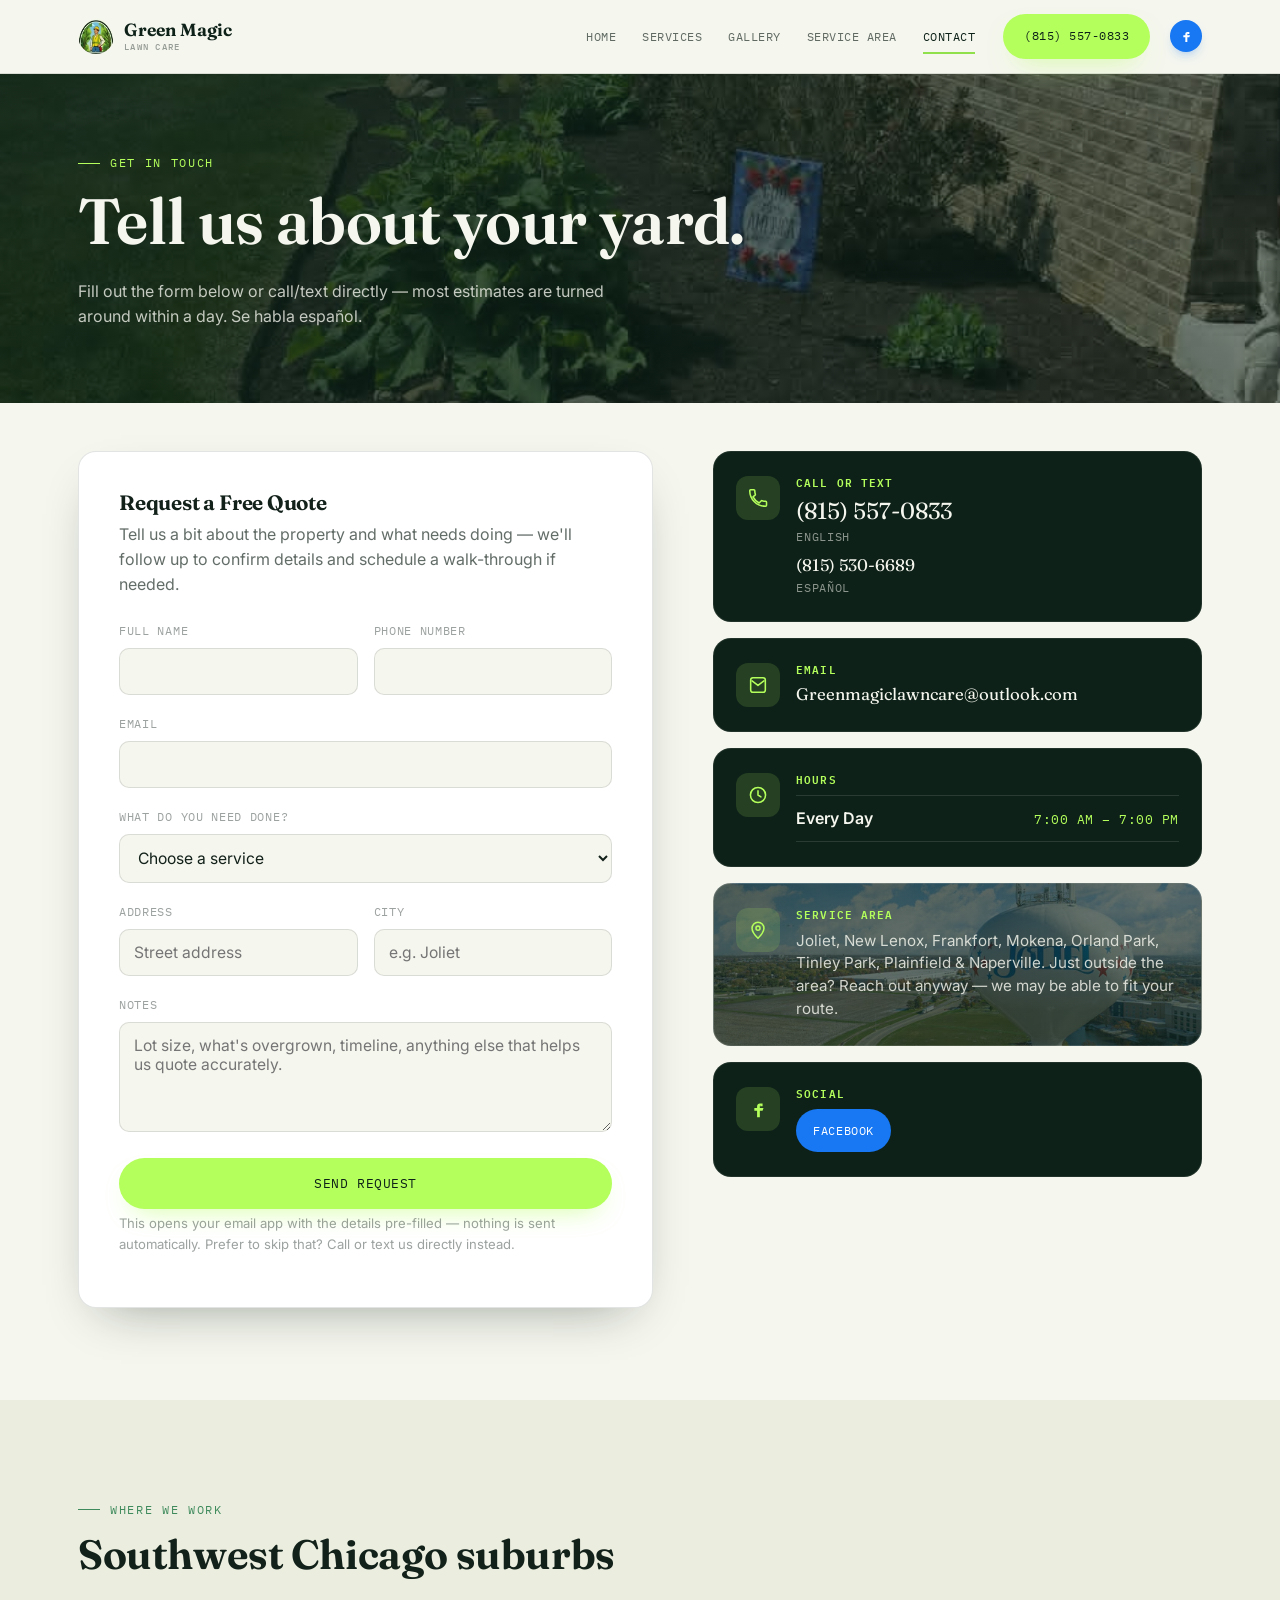
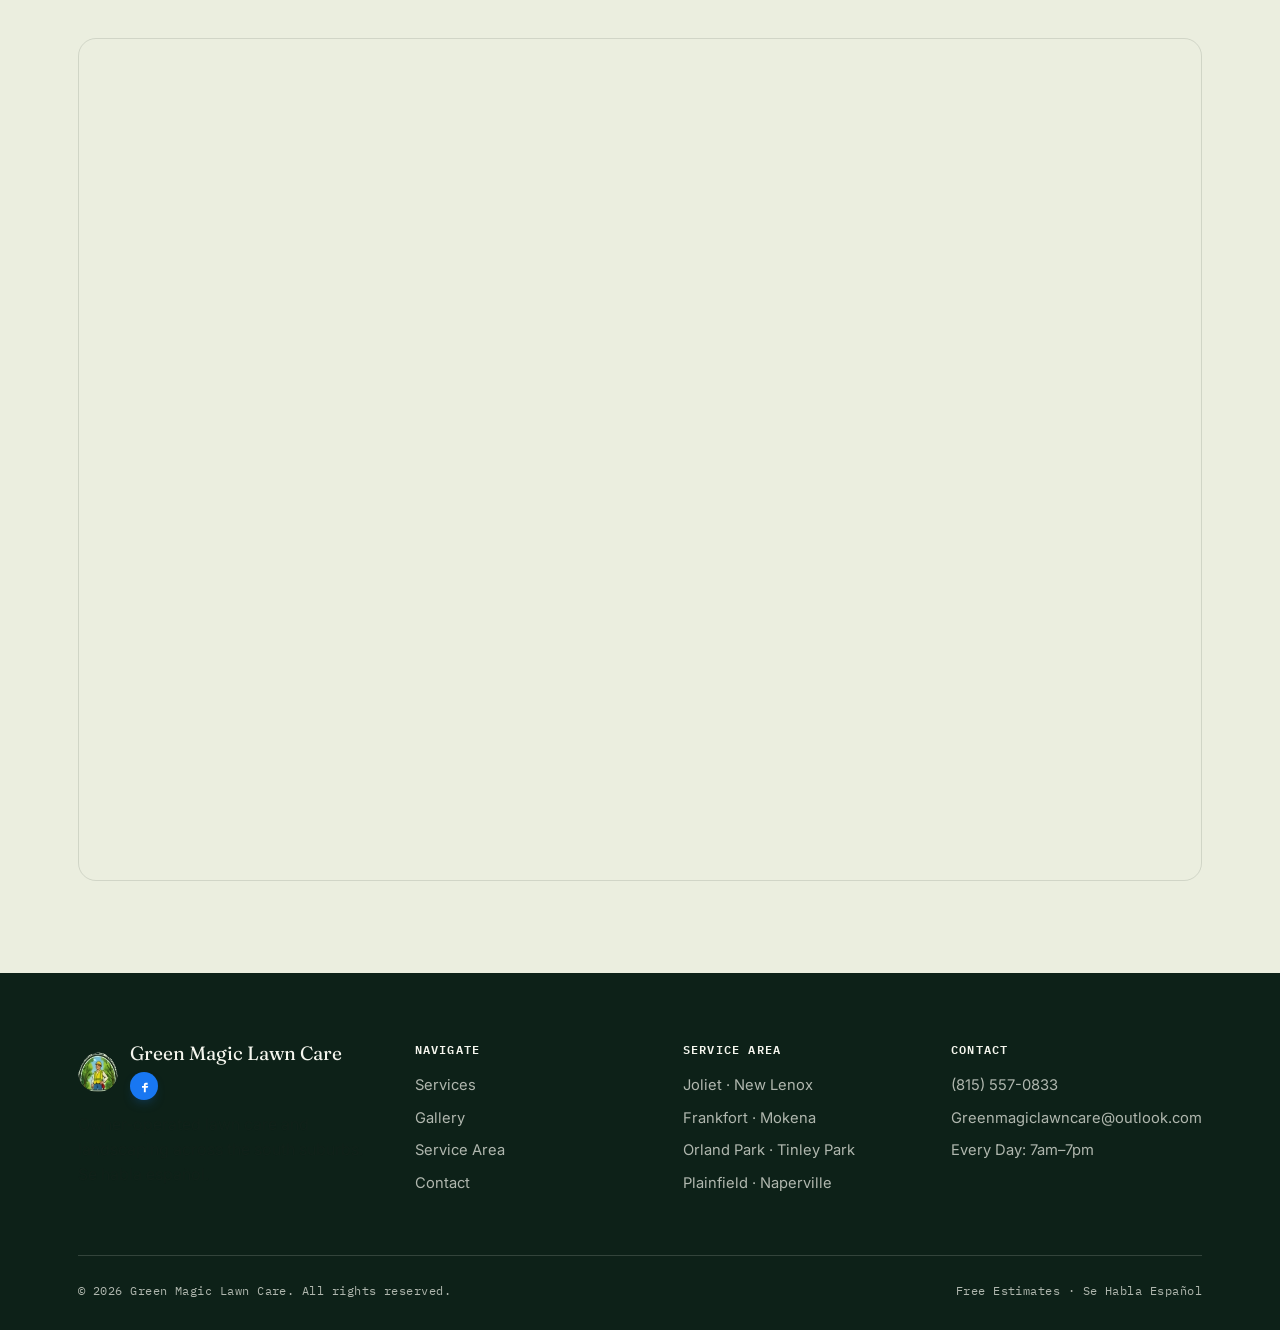
==== commit ef286a07: "added joliet pictures to make more local feeling. added fb link, changed email, added grayscale to b" ====
--- a/contact.html
+++ b/contact.html
@@ -8,7 +8,7 @@
 <link rel="icon" href="photos/green_magic_lawn_care_logo_transparent.png">
 <link rel="preconnect" href="https://fonts.googleapis.com">
 <link href="https://fonts.googleapis.com/css2?family=Fraunces:opsz,wght@9..144,500;9..144,600;9..144,650&family=Inter:wght@400;500;600&family=IBM+Plex+Mono:wght@500;600&display=swap" rel="stylesheet">
-<link rel="stylesheet" href="css/style.css">
+<link rel="stylesheet" href="css/style.css?v=2">
 </head>
 <body>
 
@@ -29,7 +29,7 @@
       <a href="tel:+18155570833" class="btn btn-primary nav-menu-cta">(815) 557-0833</a>
     </div>
     <div class="nav-actions">
-      <a class="nav-social" href="https://www.facebook.com/" target="_blank" rel="noopener noreferrer" aria-label="Facebook">
+      <a class="nav-social" href="https://www.facebook.com/profile.php?id=61593183484087" target="_blank" rel="noopener noreferrer" aria-label="Facebook">
         <svg viewBox="0 0 24 24" fill="currentColor" aria-hidden="true"><path d="M14 9h3V6h-3c-1.7 0-3 1.3-3 3v2H8v3h3v7h3v-7h3l1-3h-4V9c0-.6.4-1 1-1Z"/></svg>
       </a>
       <button class="nav-toggle" type="button" aria-label="Open menu" aria-expanded="false" aria-controls="nav-menu">
@@ -127,7 +127,7 @@
         </div>
         <div class="info-body">
           <h4>Email</h4>
-          <a class="info-value info-value--sm" href="mailto:info@greenmagiclawncare.com">info@greenmagiclawncare.com</a>
+          <a class="info-value info-value--sm" href="mailto:Greenmagiclawncare@outlook.com">Greenmagiclawncare@outlook.com</a>
         </div>
       </div>
 
@@ -144,7 +144,7 @@
         </div>
       </div>
 
-      <div class="info-card">
+      <div class="info-card info-card--area">
         <div class="info-icon" aria-hidden="true">
           <svg viewBox="0 0 24 24" fill="none"><path d="M12 21s6.5-6.4 6.5-11a6.5 6.5 0 1 0-13 0c0 4.6 6.5 11 6.5 11Z" stroke="currentColor" stroke-width="1.7"/><circle cx="12" cy="10" r="2.2" stroke="currentColor" stroke-width="1.7"/></svg>
         </div>
@@ -160,7 +160,7 @@
         </div>
         <div class="info-body">
           <h4>Social</h4>
-          <a class="social-btn" href="https://www.facebook.com/" target="_blank" rel="noopener noreferrer">
+          <a class="social-btn" href="https://www.facebook.com/profile.php?id=61593183484087" target="_blank" rel="noopener noreferrer">
             Facebook
           </a>
         </div>
@@ -196,7 +196,7 @@
           <img src="photos/green_magic_lawn_care_logo_transparent.png" alt="Green Magic Lawn Care logo">
           <div class="footer-brand-text">
             <span>Green Magic Lawn Care</span>
-            <a class="fb-badge" href="https://www.facebook.com/" target="_blank" rel="noopener noreferrer" aria-label="Facebook">
+            <a class="fb-badge" href="https://www.facebook.com/profile.php?id=61593183484087" target="_blank" rel="noopener noreferrer" aria-label="Facebook">
               <svg viewBox="0 0 24 24" fill="currentColor" aria-hidden="true"><path d="M14 9h3V6h-3c-1.7 0-3 1.3-3 3v2H8v3h3v7h3v-7h3l1-3h-4V9c0-.6.4-1 1-1Z"/></svg>
             </a>
           </div>
@@ -225,7 +225,7 @@
         <h4>Contact</h4>
         <ul>
           <li><a href="tel:+18155570833">(815) 557-0833</a></li>
-          <li><a href="mailto:info@greenmagiclawncare.com">info@greenmagiclawncare.com</a></li>
+          <li><a href="mailto:Greenmagiclawncare@outlook.com">Greenmagiclawncare@outlook.com</a></li>
           <li>Every Day: 7am–7pm</li>
         </ul>
       </div>
@@ -237,6 +237,6 @@
   </div>
 </footer>
 
-<script src="js/main.js"></script>
+<script src="js/main.js?v=2"></script>
 </body>
 </html>
--- a/css/style.css
+++ b/css/style.css
@@ -467,7 +467,22 @@
 .ba-slider .ba-before-wrap {
   position: absolute; inset: 0; width: 50%; overflow: hidden;
 }
-.ba-slider .ba-before-wrap img { width: var(--ba-img-w, 100%); max-width: none; height: 100%; object-fit: cover; }
+.ba-slider .ba-before-wrap::after {
+  content: "";
+  position: absolute;
+  inset: 0;
+  z-index: 1;
+  background: rgba(70, 74, 78, 0.18);
+  pointer-events: none;
+}
+.ba-slider .ba-before-wrap img {
+  width: var(--ba-img-w, 100%);
+  max-width: none;
+  height: 100%;
+  object-fit: cover;
+  -webkit-filter: grayscale(0.35) brightness(0.94);
+  filter: grayscale(0.35) brightness(0.94);
+}
 .ba-tag {
   position: absolute; top: 16px; z-index: 3;
   font-family: var(--mono); font-size: 0.66rem; letter-spacing: 0.1em; text-transform: uppercase;
@@ -544,6 +559,15 @@
   margin-bottom: 46px;
 }
 .section-head p { max-width: 46ch; margin: 0; }
+.section-lead {
+  font-family: var(--display);
+  font-size: clamp(1.15rem, 1.8vw, 1.35rem);
+  font-weight: 500;
+  line-height: 1.35;
+  color: var(--ink-soft);
+  max-width: 34ch;
+  margin: 12px 0 0;
+}
 .section-tight { padding-top: 48px; }
 
 .bg-forest { background: var(--forest-deep); color: var(--paper); }
@@ -769,6 +793,11 @@
 .gallery-grid .wide img {
   object-position: center center;
 }
+.gallery-cta {
+  display: flex;
+  justify-content: center;
+  margin-top: 32px;
+}
 
 @media (max-width: 900px) {
   .gallery-grid { grid-template-columns: repeat(2, 1fr); grid-auto-rows: 160px; }
@@ -778,23 +807,11 @@
 /* areas */
 .areas-section {
   background:
-    radial-gradient(ellipse 70% 55% at 12% 20%, rgba(180, 255, 92, 0.12), transparent 55%),
-    radial-gradient(ellipse 55% 45% at 88% 80%, rgba(63, 138, 92, 0.22), transparent 50%),
-    var(--forest-deep);
+    linear-gradient(165deg, rgba(13, 33, 24, 0.72) 0%, rgba(13, 33, 24, 0.62) 45%, rgba(13, 33, 24, 0.7) 100%),
+    url('../photos/joliet-il-2.jpg') center / cover no-repeat;
   color: var(--paper);
   position: relative;
   overflow: hidden;
-}
-.areas-section::before {
-  content: "";
-  position: absolute;
-  inset: 0;
-  background-image:
-    linear-gradient(rgba(245, 246, 238, 0.035) 1px, transparent 1px),
-    linear-gradient(90deg, rgba(245, 246, 238, 0.035) 1px, transparent 1px);
-  background-size: 48px 48px;
-  mask-image: radial-gradient(ellipse 80% 70% at 50% 50%, #000 35%, transparent 85%);
-  pointer-events: none;
 }
 .areas-section .eyebrow { color: var(--sprout); }
 .areas-section .eyebrow::before { background: var(--sprout); }
@@ -815,7 +832,8 @@
   padding: 28px 26px;
   border: 1px solid var(--line-on-dark);
   border-radius: var(--radius);
-  background: rgba(245, 246, 238, 0.04);
+  background: rgba(13, 33, 24, 0.55);
+  backdrop-filter: blur(6px);
 }
 .areas-hub-pin {
   width: 52px;
@@ -856,12 +874,13 @@
   padding: 16px 18px;
   border: 1px solid var(--line-on-dark);
   border-radius: var(--radius-sm);
-  background: rgba(245, 246, 238, 0.03);
+  background: rgba(13, 33, 24, 0.5);
+  backdrop-filter: blur(6px);
   transition: border-color 0.2s ease, background 0.2s ease, transform 0.2s ease;
 }
 .area-town:hover {
   border-color: rgba(180, 255, 92, 0.45);
-  background: rgba(180, 255, 92, 0.06);
+  background: rgba(13, 33, 24, 0.68);
   transform: translateY(-2px);
 }
 .area-pin {
@@ -1102,6 +1121,12 @@
   margin-bottom: 16px;
   border: 1px solid rgba(245, 246, 238, 0.08);
 }
+.contact-side .info-card--area {
+  background:
+    linear-gradient(165deg, rgba(13, 33, 24, 0.72) 0%, rgba(13, 33, 24, 0.62) 45%, rgba(13, 33, 24, 0.7) 100%),
+    url('../photos/joliet-il-2.jpg') center / cover no-repeat;
+  border-color: rgba(245, 246, 238, 0.14);
+}
 .contact-side .info-icon {
   width: 44px;
   height: 44px;
